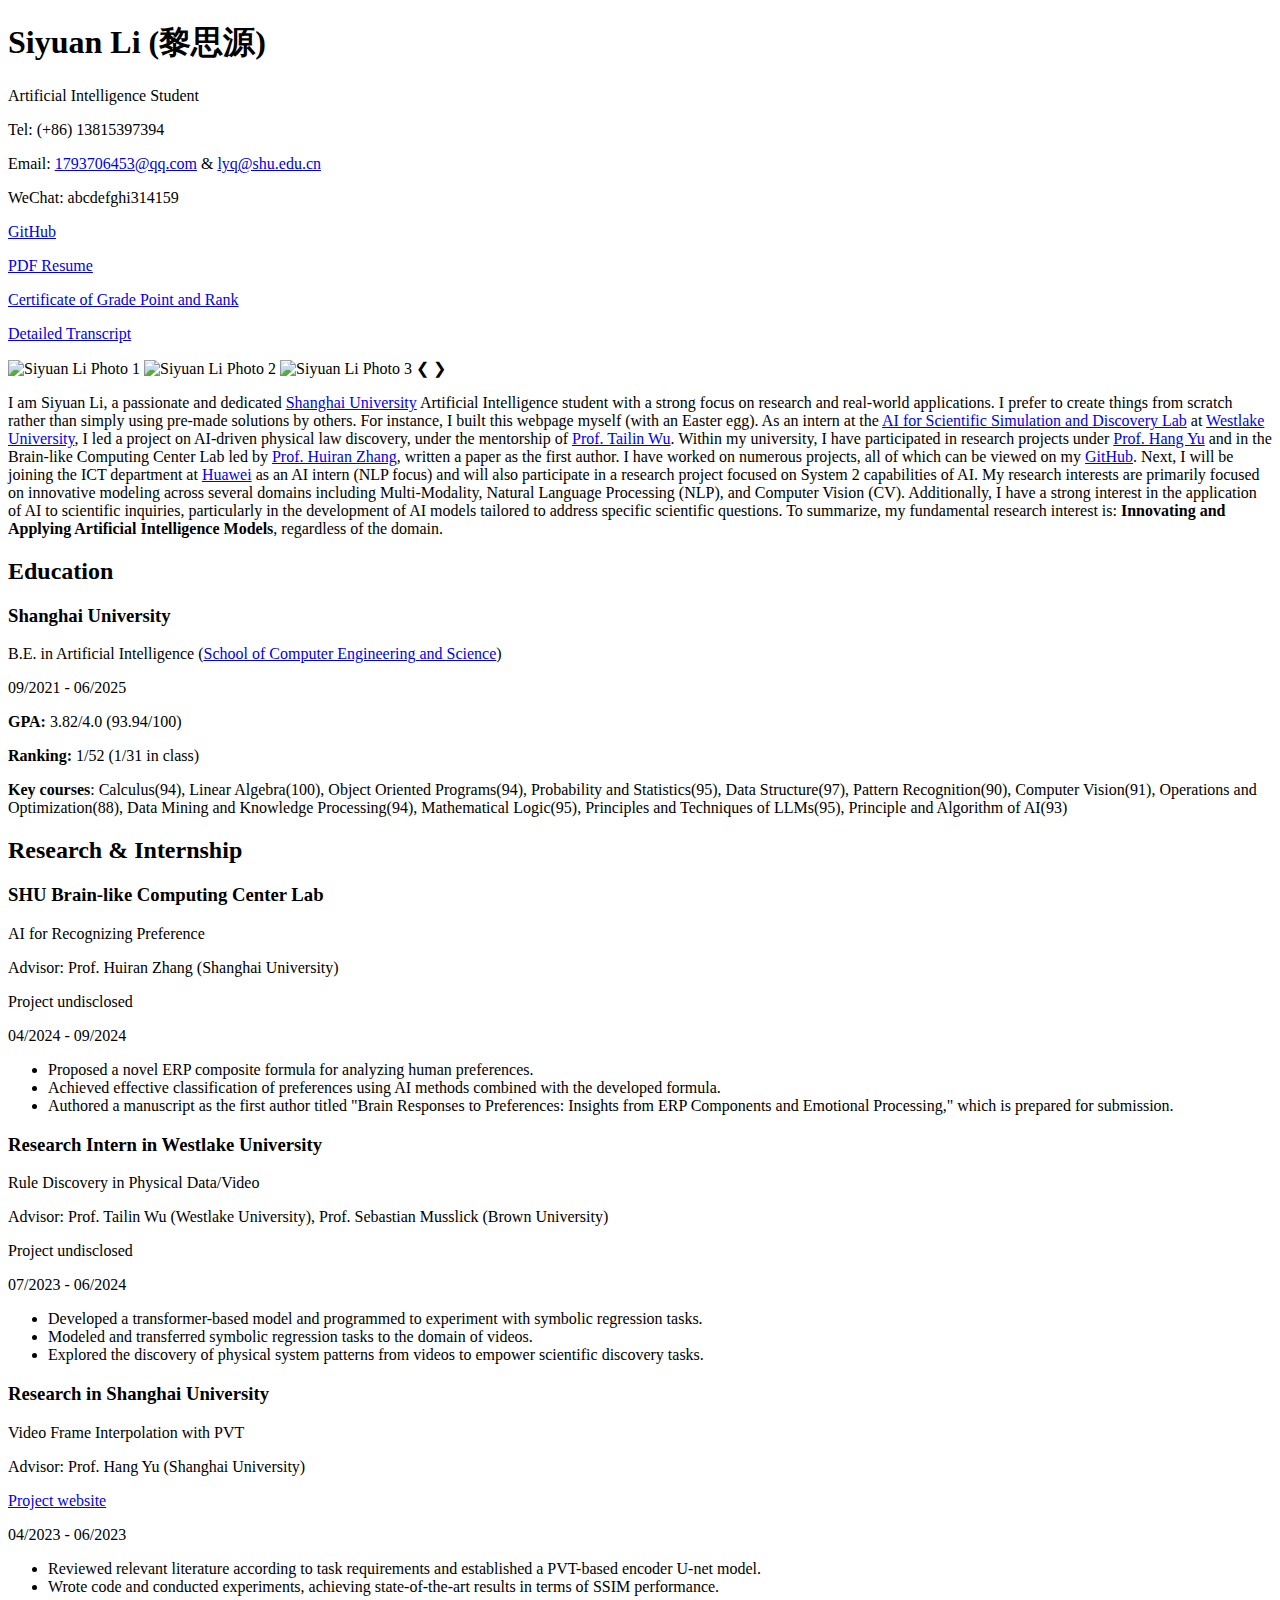
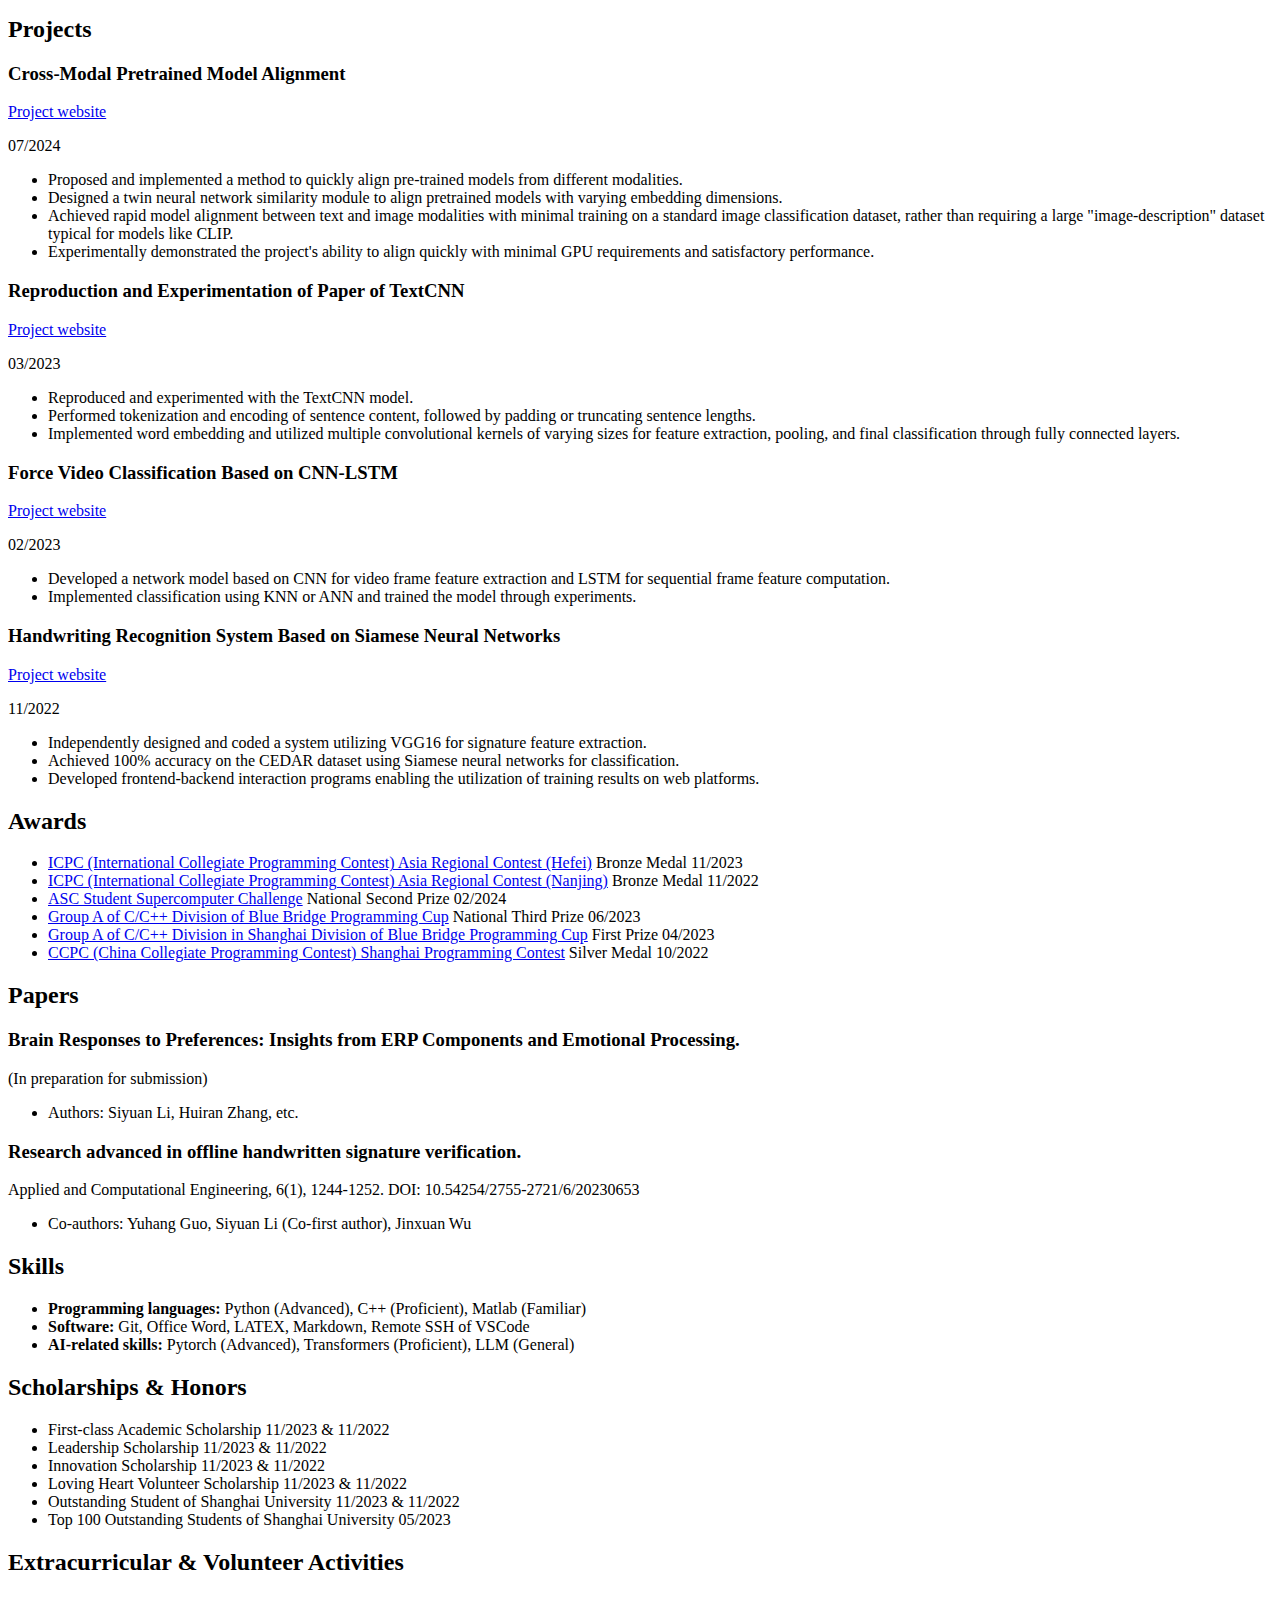
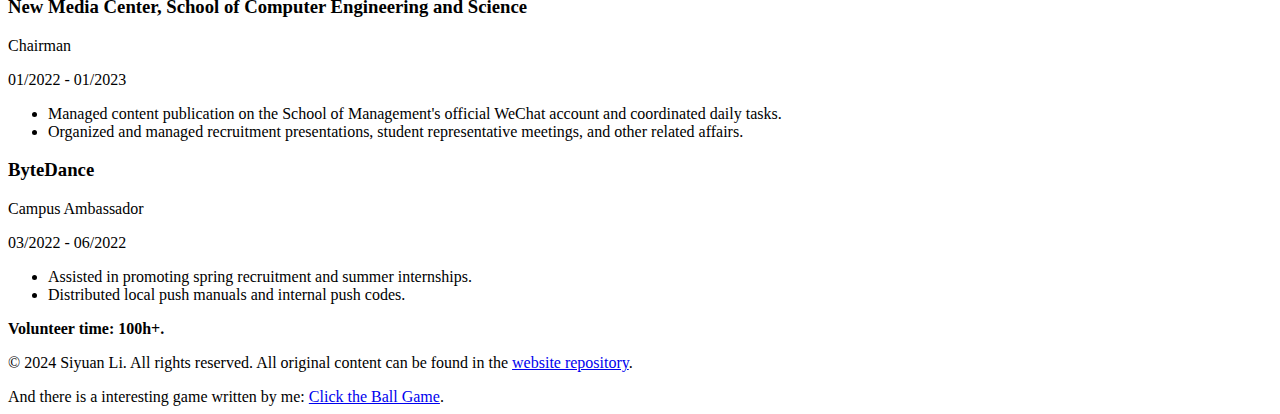
==== index.html @ c922d8e0 "Corrected a link" ====
<!DOCTYPE html>
<html lang="en">
<head>
    <meta charset="UTF-8">
    <meta name="viewport" content="width=device-width, initial-scale=1.0">
    <meta http-equiv="X-UA-Compatible" content="IE=edge">
    <title>Siyuan Li (黎思源)</title>
    <link rel="stylesheet" href="styles.css">
    <link rel="preconnect" href="https://fonts.googleapis.com">
    <link href="https://fonts.googleapis.com/css2?family=Roboto:wght@300;400&display=swap" rel="stylesheet">
</head>
<body>
    <header>
        <div class="container header-container">
            <div class="profile-info">
                <h1>Siyuan Li (黎思源)</h1>
                <p>Artificial Intelligence Student</p>
                <p>Tel: (+86) 13815397394</p>
                <p>Email: <a href="mailto:1793706453@qq.com">1793706453@qq.com</a> & <a href="mailto:lyq@shu.edu.cn">lyq@shu.edu.cn</a></p>
                <p>WeChat: abcdefghi314159</p>
                <p><a href="https://github.com/liaoyanqing666" target="_blank">GitHub</a></p>
                <p><a href="files/resume.pdf" target="_blank">PDF Resume</a></p>
                <p><a href="files/grade and ranking.pdf" target="_blank">Certificate of Grade Point and Rank</a></p>
                <p><a href="files/transcript.pdf" target="_blank">Detailed Transcript</a></p>
            </div>
            <div class="carousel-container">
                <img src="images/photo1.jpg" class="carousel-image active" alt="Siyuan Li Photo 1">
                <img src="images/photo2.jpg" class="carousel-image" alt="Siyuan Li Photo 2">
                <img src="images/photo3.jpg" class="carousel-image" alt="Siyuan Li Photo 3">
                <a class="prev" onclick="changeSlide(-1)">&#10094;</a>
                <a class="next" onclick="changeSlide(1)">&#10095;</a>
            </div>
        </div>
    </header>

    <script>
        let currentSlide = 0;

        function changeSlide(direction) {
            const slides = document.querySelectorAll('.carousel-image');
            slides[currentSlide].classList.remove('active');

            currentSlide += direction;
            if (currentSlide >= slides.length) currentSlide = 0;
            if (currentSlide < 0) currentSlide = slides.length - 1;

            slides[currentSlide].classList.add('active');
        }
    </script>
    
    <section class="intro">
        <div class="container">
            <p>
                I am Siyuan Li, a passionate and dedicated <a href="https://www.shu.edu.cn/" target="_blank">Shanghai University</a> Artificial Intelligence student with a strong focus on research and real-world applications. I prefer to create things from scratch rather than simply using pre-made solutions by others. For instance, I built this webpage myself (with an Easter egg). As an intern at the <a href="https://en.westlake.edu.cn/" target="_blank">AI for Scientific Simulation and Discovery Lab</a> at <a href="https://ai4s.lab.westlake.edu.cn/" target="_blank">Westlake University</a>, I led a project on AI-driven physical law discovery, under the mentorship of <a href="https://tailin.org/" target="_blank">Prof. Tailin Wu</a>. Within my university, I have participated in research projects under <a href="https://yuhang.netlify.app/" target="_blank">Prof. Hang Yu</a> and in the Brain-like Computing Center Lab led by <a href="https://www.dlcloud.info/" target="_blank">Prof. Huiran Zhang</a>, written a paper as the first author. I have worked on numerous projects, all of which can be viewed on my <a href="https://github.com/liaoyanqing666/" target="_blank">GitHub</a>. Next, I will be joining the ICT department at <a href="https://www.huawei.com/en/" target="_blank">Huawei</a> as an AI intern (NLP focus) and will also participate in a research project focused on System 2 capabilities of AI. My research interests are primarily focused on innovative modeling across several domains including Multi-Modality, Natural Language Processing (NLP), and Computer Vision (CV). Additionally, I have a strong interest in the application of AI to scientific inquiries, particularly in the development of AI models tailored to address specific scientific questions. To summarize, my fundamental research interest is: <b>Innovating and Applying Artificial Intelligence Models</b>, regardless of the domain.
            </p>
        </div>
    </section>

    <main>
        <div class="container">
            <section>
                <h2>Education</h2>
                <div class="education-item">
                    <div class="details">
                        <h3>Shanghai University</h3>
                        <p>B.E. in Artificial Intelligence (<a href="https://cs.shu.edu.cn/">School of Computer Engineering and Science</a>)</p>
                        <p class="date">09/2021 - 06/2025</p>
                    </div>
                    <div class="education-info">
                        <p><strong>GPA:</strong> 3.82/4.0 (93.94/100)</p>
                        <p><strong>Ranking:</strong> 1/52 (1/31 in class)</p>
                    </div>
                </div>
                <p><b>Key courses</b>: Calculus(94), Linear Algebra(100), Object Oriented Programs(94), Probability and Statistics(95), Data Structure(97), Pattern Recognition(90), Computer Vision(91), Operations and Optimization(88), Data Mining and Knowledge Processing(94), Mathematical Logic(95), Principles and Techniques of LLMs(95), Principle and Algorithm of AI(93)</p>
            </section>

            <section>
                <h2>Research & Internship</h2>
                <div class="experience-item">
                    <div class="details">
                        <h3>SHU Brain-like Computing Center Lab</h3>
                        <p>AI for Recognizing Preference</p>
                        <p>Advisor: Prof. Huiran Zhang (Shanghai University)</p>
                        <p>Project undisclosed</p>
                        <p class="date">04/2024 - 09/2024</p>
                    </div>
                    <div class="content">
                        <ul>
                            <li>Proposed a novel ERP composite formula for analyzing human preferences.</li>
                            <li>Achieved effective classification of preferences using AI methods combined with the developed formula.</li>
                            <li>Authored a manuscript as the first author titled "Brain Responses to Preferences: Insights from ERP Components and Emotional Processing," which is prepared for submission.</li>
                        </ul>
                    </div>
                </div>
                <div class="experience-item">
                    <div class="details">
                        <h3>Research Intern in Westlake University</h3>
                        <p>Rule Discovery in Physical Data/Video</p>
                        <p>Advisor: Prof. Tailin Wu (Westlake University), Prof. Sebastian Musslick (Brown University)</p>
                        <p>Project undisclosed</p>
                        <p class="date">07/2023 - 06/2024</p>
                    </div>
                    <div class="content">
                        <ul>
                            <li>Developed a transformer-based model and programmed to experiment with symbolic regression tasks.</li>
                            <li>Modeled and transferred symbolic regression tasks to the domain of videos.</li>
                            <li>Explored the discovery of physical system patterns from videos to empower scientific discovery tasks.</li>
                        </ul>
                    </div>
                </div>
                <div class="experience-item">
                    <div class="details">
                        <h3>Research in Shanghai University</h3>
                        <p>Video Frame Interpolation with PVT</p>
                        <p>Advisor: Prof. Hang Yu (Shanghai University)</p>
                        <p><a href="https://github.com/liaoyanqing666/PVT_v2_video_frame_interpolation">Project website</a></p>
                        <p class="date">04/2023 - 06/2023</p>
                    </div>
                    <div class="content">
                        <ul>
                            <li>Reviewed relevant literature according to task requirements and established a PVT-based encoder U-net model.</li>
                            <li>Wrote code and conducted experiments, achieving state-of-the-art results in terms of SSIM performance.</li>
                        </ul>
                    </div>
                </div>
            </section>

            <section>
                <h2>Projects</h2>
                <div class="project-item">
                    <div class="details">
                        <h3>Cross-Modal Pretrained Model Alignment</h3>
                        <p><a href="https://github.com/liaoyanqing666/Pretrained_Model_Alignment">Project website</a></p>
                        <p class="date">07/2024</p>
                    </div>
                    <div class="content">
                        <ul>
                            <li>Proposed and implemented a method to quickly align pre-trained models from different modalities.</li>
                            <li>Designed a twin neural network similarity module to align pretrained models with varying embedding dimensions.</li>
                            <li>Achieved rapid model alignment between text and image modalities with minimal training on a standard image classification dataset, rather than requiring a large "image-description" dataset typical for models like CLIP.</li>
                            <li>Experimentally demonstrated the project's ability to align quickly with minimal GPU requirements and satisfactory performance.</li>
                        </ul>
                    </div>
                </div>
                <div class="project-item">
                    <div class="details">
                        <h3>Reproduction and Experimentation of Paper of TextCNN</h3>
                        <p><a href="https://github.com/liaoyanqing666/TextCNN-Chinese-text-data-mining-">Project website</a></p>
                        <p class="date">03/2023</p>
                    </div>
                    <div class="content">
                        <ul>
                            <li>Reproduced and experimented with the TextCNN model.</li>
                            <li>Performed tokenization and encoding of sentence content, followed by padding or truncating sentence lengths.</li>
                            <li>Implemented word embedding and utilized multiple convolutional kernels of varying sizes for feature extraction, pooling, and final classification through fully connected layers.</li>
                        </ul>
                    </div>
                </div>
                <div class="project-item">
                    <div class="details">
                        <h3>Force Video Classification Based on CNN-LSTM</h3>
                        <p><a href="https://github.com/liaoyanqing666/CNN_LSTM_video_classification">Project website</a></p>
                        <p class="date">02/2023</p>
                    </div>
                    <div class="content">
                        <ul>
                            <li>Developed a network model based on CNN for video frame feature extraction and LSTM for sequential frame feature computation.</li>
                            <li>Implemented classification using KNN or ANN and trained the model through experiments.</li>
                        </ul>
                    </div>
                </div>
                <div class="project-item">
                    <div class="details">
                        <h3>Handwriting Recognition System Based on Siamese Neural Networks</h3>
                        <p><a href="https://github.com/liaoyanqing666/siamese_neural_network_OfHSV">Project website</a></p>
                        <p class="date">11/2022</p>
                    </div>
                    <div class="content">
                        <ul>
                            <li>Independently designed and coded a system utilizing VGG16 for signature feature extraction.</li>
                            <li>Achieved 100% accuracy on the CEDAR dataset using Siamese neural networks for classification.</li>
                            <li>Developed frontend-backend interaction programs enabling the utilization of training results on web platforms.</li>
                        </ul>
                    </div>
                </div>                
            </section>

            <section>
                <h2>Awards</h2>
                <ul class="awards-list">
                    <li><a href="https://icpc.global/" target="_blank">ICPC (International Collegiate Programming Contest) Asia Regional Contest (Hefei)</a> Bronze Medal <span class="date">11/2023</span></li>
                    <li><a href="https://icpc.global/" target="_blank">ICPC (International Collegiate Programming Contest) Asia Regional Contest (Nanjing)</a> Bronze Medal <span class="date">11/2022</span></li>
                    <li><a href="http://www.asc-events.org/" target="_blank">ASC Student Supercomputer Challenge</a> National Second Prize <span class="date">02/2024</span></li>
                    <li><a href="https://dasai.lanqiao.cn/" target="_blank">Group A of C/C++ Division of Blue Bridge Programming Cup</a> National Third Prize <span class="date">06/2023</span></li>
                    <li><a href="https://dasai.lanqiao.cn/" target="_blank">Group A of C/C++ Division in Shanghai Division of Blue Bridge Programming Cup</a> First Prize <span class="date">04/2023</span></li>
                    <li><a href="https://ccpc.io/" target="_blank">CCPC (China Collegiate Programming Contest) Shanghai Programming Contest</a> Silver Medal <span class="date">10/2022</span></li>
                </ul>
            </section>

            <section>
                <h2>Papers</h2>
                <div class="papers-item">
                    <div class="details">
                        <h3>Brain Responses to Preferences: Insights from ERP Components and Emotional Processing.</h3>
                        <p>(In preparation for submission)</p>
                    </div>
                    <div class="content">
                        <ul>
                            <li>Authors: Siyuan Li, Huiran Zhang, etc.</li>
                        </ul>
                    </div>
                </div>
                <div class="papers-item">
                    <div class="details">
                        <h3>Research advanced in offline handwritten signature verification.</h3>
                        <p>Applied and Computational Engineering, 6(1), 1244-1252. DOI: 10.54254/2755-2721/6/20230653</p>
                    </div>
                    <div class="content">
                        <ul>
                            <li>Co-authors: Yuhang Guo, Siyuan Li (Co-first author), Jinxuan Wu</li>
                        </ul>
                    </div>
                </div>
            </section>

            <section>
                <h2>Skills</h2>
                <ul class="skills-list">
                    <li><strong>Programming languages:</strong> Python (Advanced), C++ (Proficient), Matlab (Familiar)</li>
                    <li><strong>Software:</strong> Git, Office Word, LATEX, Markdown, Remote SSH of VSCode</li>
                    <li><strong>AI-related skills:</strong> Pytorch (Advanced), Transformers (Proficient), LLM (General)</li>
                </ul>
            </section>

            <section>
                <h2>Scholarships & Honors</h2>
                <ul class="awards-list">
                    <li>First-class Academic Scholarship <span class="date">11/2023 & 11/2022</span></li>
                    <li>Leadership Scholarship <span class="date">11/2023 & 11/2022</span></li>
                    <li>Innovation Scholarship <span class="date">11/2023 & 11/2022</span></li>
                    <li>Loving Heart Volunteer Scholarship <span class="date">11/2023 & 11/2022</span></li>
                    <li>Outstanding Student of Shanghai University <span class="date">11/2023 & 11/2022</span></li>
                    <li>Top 100 Outstanding Students of Shanghai University <span class="date">05/2023</span></li>
                </ul>
            </section>            

            <section>
                <h2>Extracurricular & Volunteer Activities</h2>
                <div class="activity-item">
                    <div class="details">
                        <h3>New Media Center, School of Computer Engineering and Science</h3>
                        <p>Chairman</p>
                        <p class="date">01/2022 - 01/2023</p>
                    </div>
                    <div class="content">
                        <ul>
                            <li>Managed content publication on the School of Management's official WeChat account and coordinated daily tasks.</li>
                            <li>Organized and managed recruitment presentations, student representative meetings, and other related affairs.</li>
                        </ul>
                    </div>
                </div>
                <div class="activity-item">
                    <div class="details">
                        <h3>ByteDance</h3>
                        <p>Campus Ambassador</p>
                        <p class="date">03/2022 - 06/2022</p>
                    </div>
                    <div class="content">
                        <ul>
                            <li>Assisted in promoting spring recruitment and summer internships.</li>
                            <li>Distributed local push manuals and internal push codes.</li>
                        </ul>
                    </div>
                </div>
                <div class="activity-item">
                    <b>Volunteer time: 100h+.</b>
                </div>
            </section>
        </div>
    </main>

    <footer>
        <div class="container">
            <p>&copy; 2024 Siyuan Li. All rights reserved. All original content can be found in the <a href="https://github.com/liaoyanqing666/liaoyanqing666.github.io" target="_blank">website repository</a>.</p>
            And there is a interesting game written by me: <a href="game.html">Click the Ball Game</a>.
        </div>
    </footer>
</body>
</html>
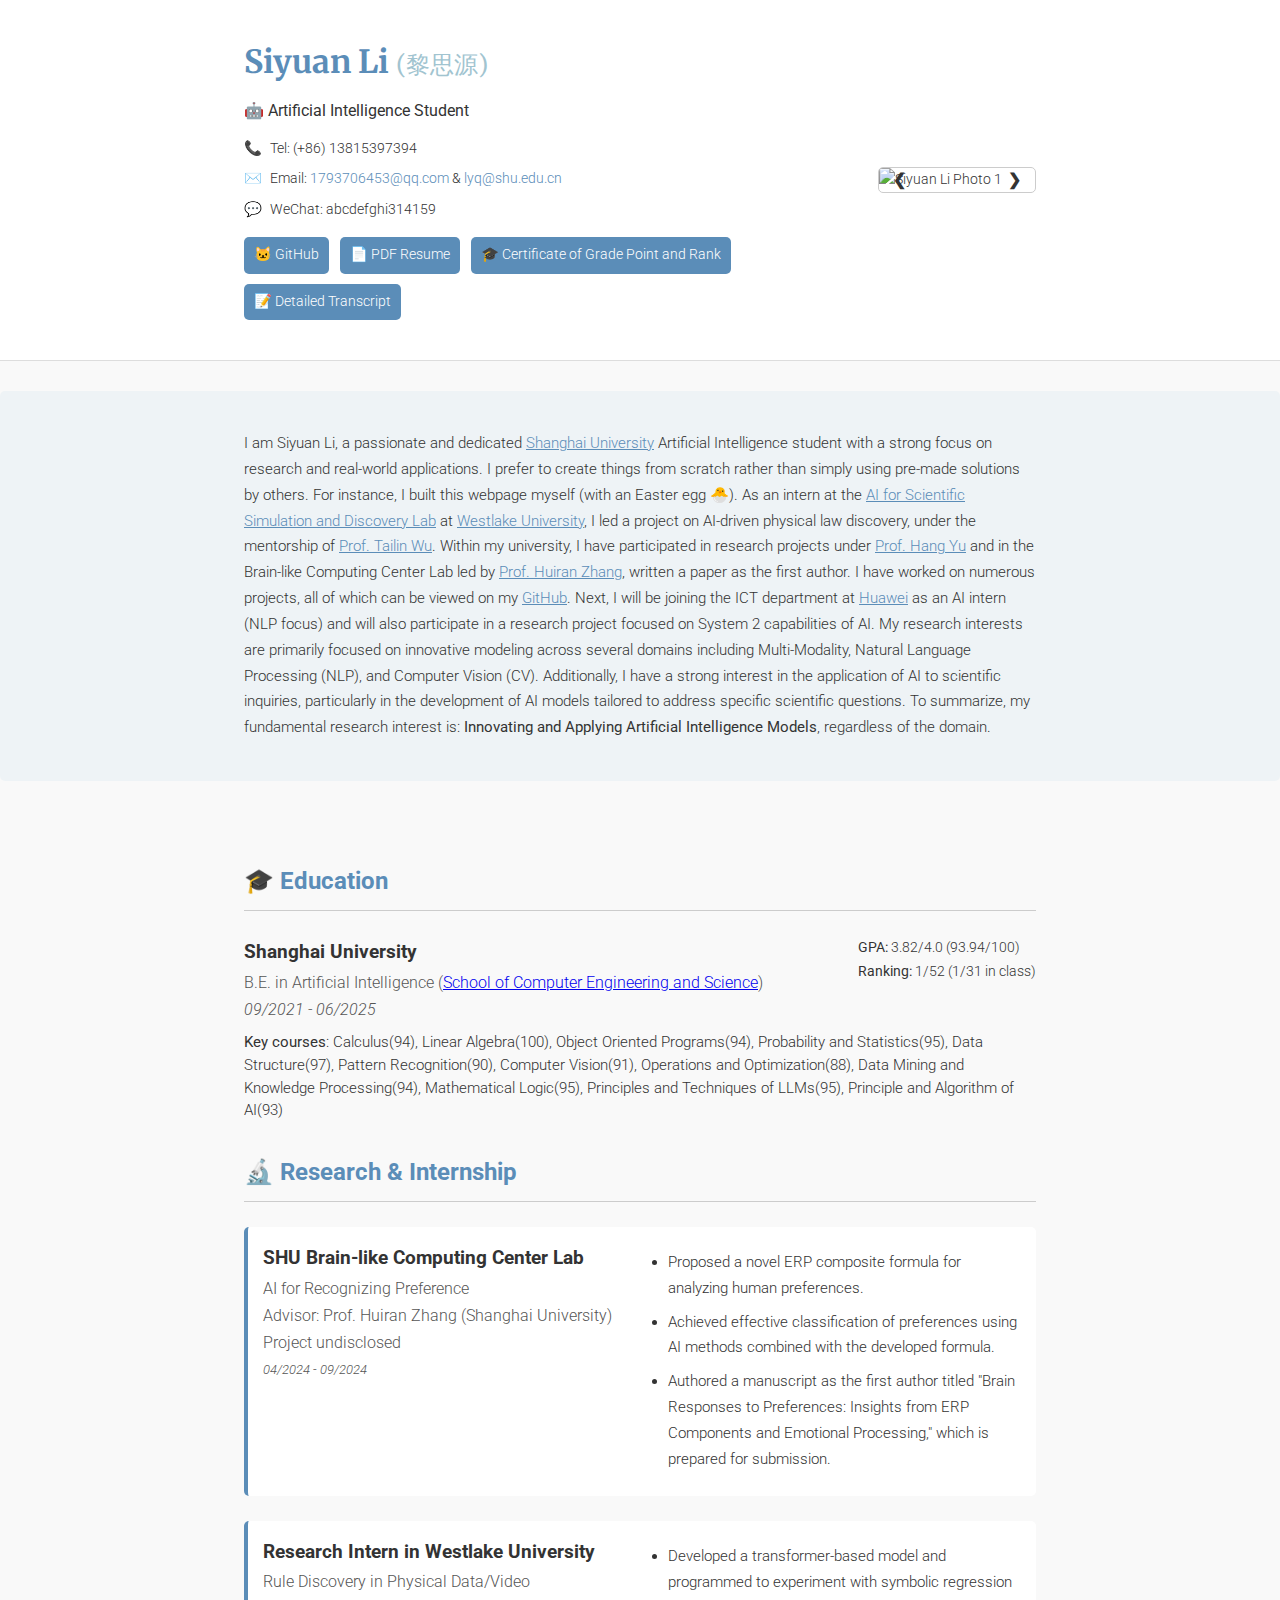
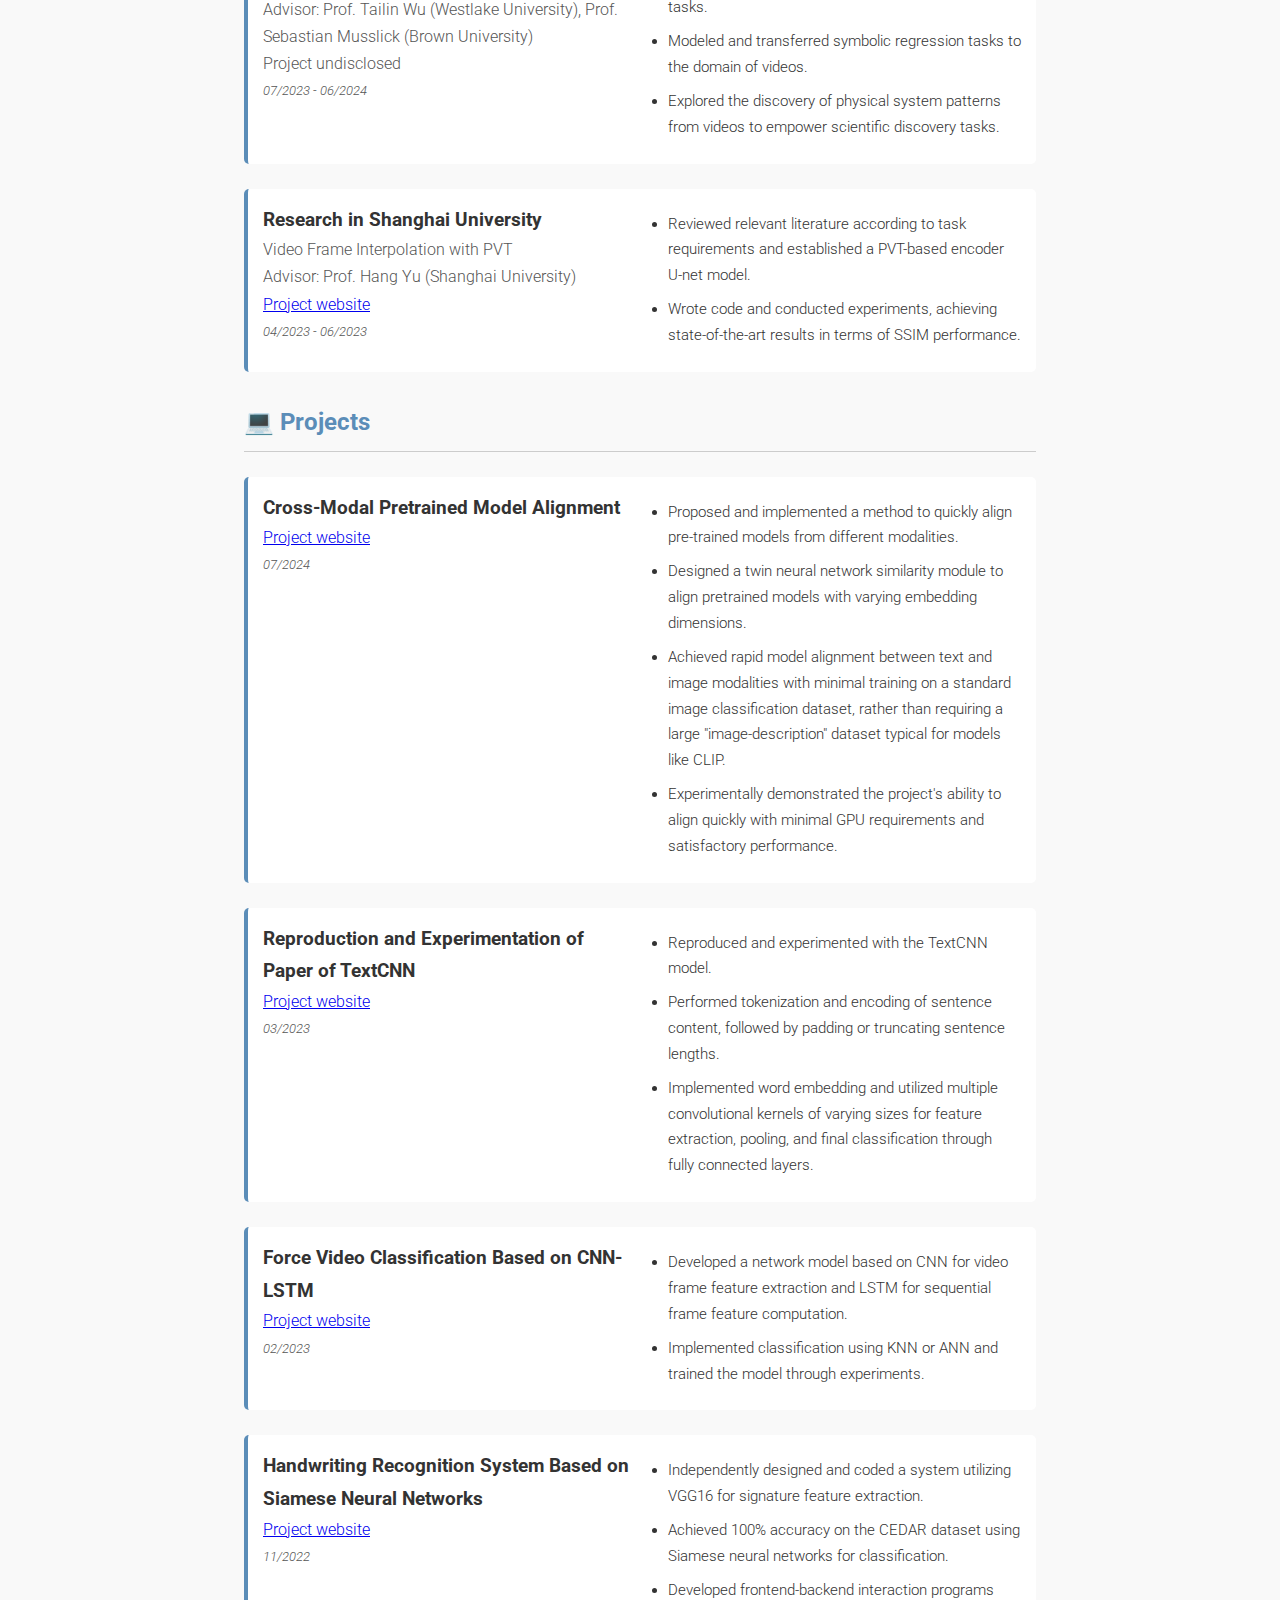
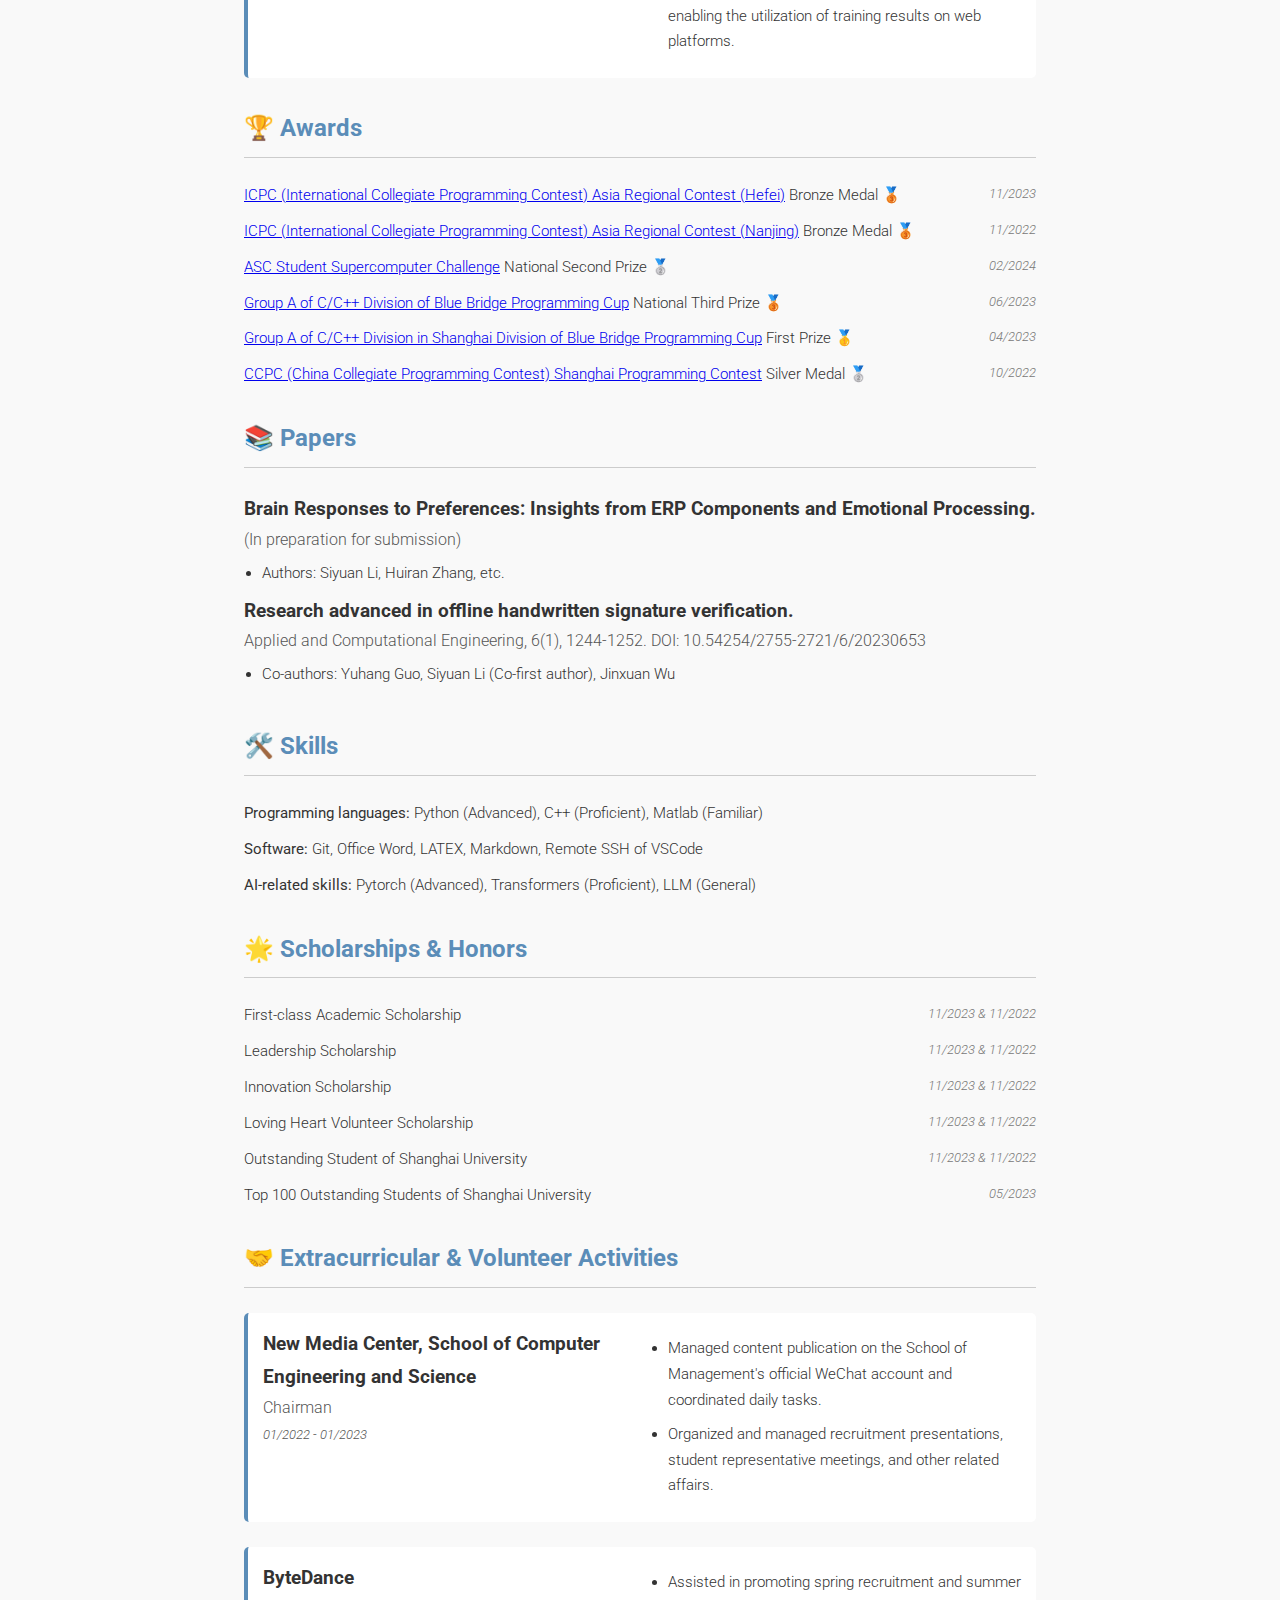
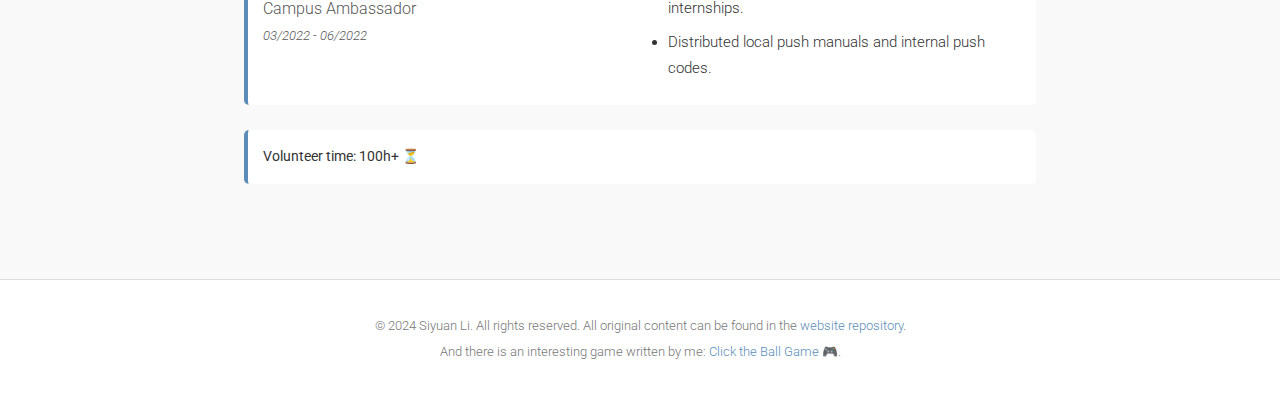
==== commit 4dd3c2d7: "Changed style of the whole web" ====
--- a/index.html
+++ b/index.html
@@ -3,25 +3,26 @@
 <head>
     <meta charset="UTF-8">
     <meta name="viewport" content="width=device-width, initial-scale=1.0">
-    <meta http-equiv="X-UA-Compatible" content="IE=edge">
     <title>Siyuan Li (黎思源)</title>
     <link rel="stylesheet" href="styles.css">
     <link rel="preconnect" href="https://fonts.googleapis.com">
-    <link href="https://fonts.googleapis.com/css2?family=Roboto:wght@300;400&display=swap" rel="stylesheet">
+    <link href="https://fonts.googleapis.com/css2?family=Roboto:wght@300;400&family=Merriweather:wght@700&display=swap" rel="stylesheet">
 </head>
 <body>
     <header>
         <div class="container header-container">
             <div class="profile-info">
-                <h1>Siyuan Li (黎思源)</h1>
-                <p>Artificial Intelligence Student</p>
-                <p>Tel: (+86) 13815397394</p>
-                <p>Email: <a href="mailto:1793706453@qq.com">1793706453@qq.com</a> & <a href="mailto:lyq@shu.edu.cn">lyq@shu.edu.cn</a></p>
-                <p>WeChat: abcdefghi314159</p>
-                <p><a href="https://github.com/liaoyanqing666" target="_blank">GitHub</a></p>
-                <p><a href="files/resume.pdf" target="_blank">PDF Resume</a></p>
-                <p><a href="files/grade and ranking.pdf" target="_blank">Certificate of Grade Point and Rank</a></p>
-                <p><a href="files/transcript.pdf" target="_blank">Detailed Transcript</a></p>
+                <h1>Siyuan Li <span class="chinese-name">(黎思源)</span></h1>
+                <p class="subtitle"><b>🤖 Artificial Intelligence Student</b></p>
+                <p><span class="icon">📞</span> Tel: (+86) 13815397394</p>
+                <p><span class="icon">✉️</span> Email: <a href="mailto:1793706453@qq.com">1793706453@qq.com</a> &amp; <a href="mailto:lyq@shu.edu.cn">lyq@shu.edu.cn</a></p>
+                <p><span class="icon">💬</span> WeChat: abcdefghi314159</p>
+                <div class="links">
+                    <a href="https://github.com/liaoyanqing666" target="_blank" class="button">🐱 GitHub</a>
+                    <a href="files/resume.pdf" target="_blank" class="button">📄 PDF Resume</a>
+                    <a href="files/grade and ranking.pdf" target="_blank" class="button">🎓 Certificate of Grade Point and Rank</a>
+                    <a href="files/transcript.pdf" target="_blank" class="button">📝 Detailed Transcript</a>
+                </div>
             </div>
             <div class="carousel-container">
                 <img src="images/photo1.jpg" class="carousel-image active" alt="Siyuan Li Photo 1">
@@ -51,7 +52,7 @@
     <section class="intro">
         <div class="container">
             <p>
-                I am Siyuan Li, a passionate and dedicated <a href="https://www.shu.edu.cn/" target="_blank">Shanghai University</a> Artificial Intelligence student with a strong focus on research and real-world applications. I prefer to create things from scratch rather than simply using pre-made solutions by others. For instance, I built this webpage myself (with an Easter egg). As an intern at the <a href="https://en.westlake.edu.cn/" target="_blank">AI for Scientific Simulation and Discovery Lab</a> at <a href="https://ai4s.lab.westlake.edu.cn/" target="_blank">Westlake University</a>, I led a project on AI-driven physical law discovery, under the mentorship of <a href="https://tailin.org/" target="_blank">Prof. Tailin Wu</a>. Within my university, I have participated in research projects under <a href="https://yuhang.netlify.app/" target="_blank">Prof. Hang Yu</a> and in the Brain-like Computing Center Lab led by <a href="https://www.dlcloud.info/" target="_blank">Prof. Huiran Zhang</a>, written a paper as the first author. I have worked on numerous projects, all of which can be viewed on my <a href="https://github.com/liaoyanqing666/" target="_blank">GitHub</a>. Next, I will be joining the ICT department at <a href="https://www.huawei.com/en/" target="_blank">Huawei</a> as an AI intern (NLP focus) and will also participate in a research project focused on System 2 capabilities of AI. My research interests are primarily focused on innovative modeling across several domains including Multi-Modality, Natural Language Processing (NLP), and Computer Vision (CV). Additionally, I have a strong interest in the application of AI to scientific inquiries, particularly in the development of AI models tailored to address specific scientific questions. To summarize, my fundamental research interest is: <b>Innovating and Applying Artificial Intelligence Models</b>, regardless of the domain.
+                I am Siyuan Li, a passionate and dedicated <a href="https://www.shu.edu.cn/" target="_blank">Shanghai University</a> Artificial Intelligence student with a strong focus on research and real-world applications. I prefer to create things from scratch rather than simply using pre-made solutions by others. For instance, I built this webpage myself (with an Easter egg 🐣). As an intern at the <a href="https://en.westlake.edu.cn/" target="_blank">AI for Scientific Simulation and Discovery Lab</a> at <a href="https://ai4s.lab.westlake.edu.cn/" target="_blank">Westlake University</a>, I led a project on AI-driven physical law discovery, under the mentorship of <a href="https://tailin.org/" target="_blank">Prof. Tailin Wu</a>. Within my university, I have participated in research projects under <a href="https://yuhang.netlify.app/" target="_blank">Prof. Hang Yu</a> and in the Brain-like Computing Center Lab led by <a href="https://www.dlcloud.info/" target="_blank">Prof. Huiran Zhang</a>, written a paper as the first author. I have worked on numerous projects, all of which can be viewed on my <a href="https://github.com/liaoyanqing666/" target="_blank">GitHub</a>. Next, I will be joining the ICT department at <a href="https://www.huawei.com/en/" target="_blank">Huawei</a> as an AI intern (NLP focus) and will also participate in a research project focused on System 2 capabilities of AI. My research interests are primarily focused on innovative modeling across several domains including Multi-Modality, Natural Language Processing (NLP), and Computer Vision (CV). Additionally, I have a strong interest in the application of AI to scientific inquiries, particularly in the development of AI models tailored to address specific scientific questions. To summarize, my fundamental research interest is: <b>Innovating and Applying Artificial Intelligence Models</b>, regardless of the domain.
             </p>
         </div>
     </section>
@@ -59,23 +60,27 @@
     <main>
         <div class="container">
             <section>
-                <h2>Education</h2>
+                <h2>🎓 Education</h2>
                 <div class="education-item">
-                    <div class="details">
-                        <h3>Shanghai University</h3>
-                        <p>B.E. in Artificial Intelligence (<a href="https://cs.shu.edu.cn/">School of Computer Engineering and Science</a>)</p>
-                        <p class="date">09/2021 - 06/2025</p>
-                    </div>
-                    <div class="education-info">
-                        <p><strong>GPA:</strong> 3.82/4.0 (93.94/100)</p>
-                        <p><strong>Ranking:</strong> 1/52 (1/31 in class)</p>
-                    </div>
-                </div>
-                <p><b>Key courses</b>: Calculus(94), Linear Algebra(100), Object Oriented Programs(94), Probability and Statistics(95), Data Structure(97), Pattern Recognition(90), Computer Vision(91), Operations and Optimization(88), Data Mining and Knowledge Processing(94), Mathematical Logic(95), Principles and Techniques of LLMs(95), Principle and Algorithm of AI(93)</p>
-            </section>
-
-            <section>
-                <h2>Research & Internship</h2>
+                    <div class="education-header">
+                        <div class="details">
+                            <h3>Shanghai University</h3>
+                            <p>B.E. in Artificial Intelligence (<a href="https://cs.shu.edu.cn/">School of Computer Engineering and Science</a>)</p>
+                            <p class="date">09/2021 - 06/2025</p>
+                        </div>
+                        <div class="education-info">
+                            <p><strong>GPA:</strong> 3.82/4.0 (93.94/100)</p>
+                            <p><strong>Ranking:</strong> 1/52 (1/31 in class)</p>
+                        </div>
+                    </div>
+                    <div class="courses">
+                        <p><b>Key courses</b>: Calculus(94), Linear Algebra(100), Object Oriented Programs(94), Probability and Statistics(95), Data Structure(97), Pattern Recognition(90), Computer Vision(91), Operations and Optimization(88), Data Mining and Knowledge Processing(94), Mathematical Logic(95), Principles and Techniques of LLMs(95), Principle and Algorithm of AI(93)</p>
+                    </div>
+                </div>
+            </section>
+
+            <section>
+                <h2>🔬 Research & Internship</h2>
                 <div class="experience-item">
                     <div class="details">
                         <h3>SHU Brain-like Computing Center Lab</h3>
@@ -126,7 +131,7 @@
             </section>
 
             <section>
-                <h2>Projects</h2>
+                <h2>💻 Projects</h2>
                 <div class="project-item">
                     <div class="details">
                         <h3>Cross-Modal Pretrained Model Alignment</h3>
@@ -182,23 +187,23 @@
                             <li>Developed frontend-backend interaction programs enabling the utilization of training results on web platforms.</li>
                         </ul>
                     </div>
-                </div>                
-            </section>
-
-            <section>
-                <h2>Awards</h2>
+                </div>
+            </section>
+
+            <section>
+                <h2>🏆 Awards</h2>
                 <ul class="awards-list">
-                    <li><a href="https://icpc.global/" target="_blank">ICPC (International Collegiate Programming Contest) Asia Regional Contest (Hefei)</a> Bronze Medal <span class="date">11/2023</span></li>
-                    <li><a href="https://icpc.global/" target="_blank">ICPC (International Collegiate Programming Contest) Asia Regional Contest (Nanjing)</a> Bronze Medal <span class="date">11/2022</span></li>
-                    <li><a href="http://www.asc-events.org/" target="_blank">ASC Student Supercomputer Challenge</a> National Second Prize <span class="date">02/2024</span></li>
-                    <li><a href="https://dasai.lanqiao.cn/" target="_blank">Group A of C/C++ Division of Blue Bridge Programming Cup</a> National Third Prize <span class="date">06/2023</span></li>
-                    <li><a href="https://dasai.lanqiao.cn/" target="_blank">Group A of C/C++ Division in Shanghai Division of Blue Bridge Programming Cup</a> First Prize <span class="date">04/2023</span></li>
-                    <li><a href="https://ccpc.io/" target="_blank">CCPC (China Collegiate Programming Contest) Shanghai Programming Contest</a> Silver Medal <span class="date">10/2022</span></li>
+                    <li><a href="https://icpc.global/" target="_blank">ICPC (International Collegiate Programming Contest) Asia Regional Contest (Hefei)</a> Bronze Medal 🥉 <span class="date">11/2023</span></li>
+                    <li><a href="https://icpc.global/" target="_blank">ICPC (International Collegiate Programming Contest) Asia Regional Contest (Nanjing)</a> Bronze Medal 🥉 <span class="date">11/2022</span></li>
+                    <li><a href="http://www.asc-events.org/" target="_blank">ASC Student Supercomputer Challenge</a> National Second Prize 🥈 <span class="date">02/2024</span></li>
+                    <li><a href="https://dasai.lanqiao.cn/" target="_blank">Group A of C/C++ Division of Blue Bridge Programming Cup</a> National Third Prize 🥉 <span class="date">06/2023</span></li>
+                    <li><a href="https://dasai.lanqiao.cn/" target="_blank">Group A of C/C++ Division in Shanghai Division of Blue Bridge Programming Cup</a> First Prize 🥇 <span class="date">04/2023</span></li>
+                    <li><a href="https://ccpc.io/" target="_blank">CCPC (China Collegiate Programming Contest) Shanghai Programming Contest</a> Silver Medal 🥈 <span class="date">10/2022</span></li>
                 </ul>
             </section>
 
             <section>
-                <h2>Papers</h2>
+                <h2>📚 Papers</h2>
                 <div class="papers-item">
                     <div class="details">
                         <h3>Brain Responses to Preferences: Insights from ERP Components and Emotional Processing.</h3>
@@ -224,7 +229,7 @@
             </section>
 
             <section>
-                <h2>Skills</h2>
+                <h2>🛠️ Skills</h2>
                 <ul class="skills-list">
                     <li><strong>Programming languages:</strong> Python (Advanced), C++ (Proficient), Matlab (Familiar)</li>
                     <li><strong>Software:</strong> Git, Office Word, LATEX, Markdown, Remote SSH of VSCode</li>
@@ -233,7 +238,7 @@
             </section>
 
             <section>
-                <h2>Scholarships & Honors</h2>
+                <h2>🌟 Scholarships & Honors</h2>
                 <ul class="awards-list">
                     <li>First-class Academic Scholarship <span class="date">11/2023 & 11/2022</span></li>
                     <li>Leadership Scholarship <span class="date">11/2023 & 11/2022</span></li>
@@ -245,7 +250,7 @@
             </section>            
 
             <section>
-                <h2>Extracurricular & Volunteer Activities</h2>
+                <h2>🤝 Extracurricular & Volunteer Activities</h2>
                 <div class="activity-item">
                     <div class="details">
                         <h3>New Media Center, School of Computer Engineering and Science</h3>
@@ -273,7 +278,7 @@
                     </div>
                 </div>
                 <div class="activity-item">
-                    <b>Volunteer time: 100h+.</b>
+                    <b>Volunteer time: 100h+ ⏳</b>
                 </div>
             </section>
         </div>
@@ -282,7 +287,7 @@
     <footer>
         <div class="container">
             <p>&copy; 2024 Siyuan Li. All rights reserved. All original content can be found in the <a href="https://github.com/liaoyanqing666/liaoyanqing666.github.io" target="_blank">website repository</a>.</p>
-            And there is a interesting game written by me: <a href="game.html">Click the Ball Game</a>.
+            <p>And there is an interesting game written by me: <a href="game.html">Click the Ball Game 🎮</a>.</p>
         </div>
     </footer>
 </body>
--- a/styles.css
+++ b/styles.css
@@ -0,0 +1,391 @@
+* {
+    margin: 0;
+    padding: 0;
+    box-sizing: border-box;
+}
+
+:root {
+    --primary-color: #5b8db8;
+    --secondary-color: #a1c4d0;
+    --text-color: #333;
+    --background-color: #f9f9f9;
+    --header-background: #fff;
+    --footer-background: #fff;
+    --link-color: #5b8db8;
+    --link-hover-color: #3c6e91;
+}
+
+body {
+    font-family: 'Roboto', sans-serif;
+    font-weight: 300;
+    line-height: 1.7;
+    background-color: var(--background-color);
+    color: var(--text-color);
+    font-size: 14px;
+}
+
+header {
+    background-color: var(--header-background);
+    padding: 15px 0;
+    border-bottom: 1px solid #ddd;
+    margin-bottom: 30px;
+}
+
+.container {
+    width: 65%;
+    max-width: 1100px;
+    margin: 0 auto;
+    padding: 20px;
+}
+
+.header-container {
+    display: flex;
+    justify-content: space-between;
+    align-items: center;
+}
+
+.profile-info {
+    flex: 1;
+}
+
+.profile-info h1 {
+    font-size: 2rem;
+    font-weight: 700;
+    margin-bottom: 8px;
+    font-family: 'Merriweather', serif;
+    color: var(--primary-color);
+}
+
+.profile-info .chinese-name {
+    font-weight: 400;
+    font-size: 1.5rem;
+    color: var(--secondary-color);
+}
+
+.profile-info .subtitle {
+    font-size: 1rem;
+    margin-bottom: 12px;
+    color: var(--text-color);
+}
+
+.profile-info p {
+    font-size: 0.9rem;
+    margin-bottom: 6px;
+}
+
+.profile-info .icon {
+    margin-right: 5px;
+}
+
+.profile-info a:not(.button) {
+    color: var(--link-color);
+    text-decoration: none;
+    transition: color 0.3s;
+}
+
+.profile-info a:not(.button):hover {
+    color: var(--link-hover-color);
+}
+
+.links {
+    margin-top: 10px;
+}
+
+.links a {
+    margin-right: 8px;
+    margin-bottom: 5px;
+}
+
+.button {
+    display: inline-block;
+    padding: 6px 10px;
+    background-color: var(--primary-color);
+    color: #fff;
+    border-radius: 5px;
+    text-decoration: none;
+    margin-top: 5px;
+    font-size: 0.9rem;
+    transition: background-color 0.3s, color 0.3s;
+}
+
+.button:hover {
+    background-color: var(--link-hover-color);
+    color: #fff;
+}
+
+.carousel-container {
+    width: 20%;
+    position: relative;
+    margin: 0 auto;
+    overflow: hidden;
+    border: 1px solid #ccc;
+    border-radius: 5px;
+}
+
+.carousel-image {
+    display: none;
+    width: 100%;
+    height: auto;
+    object-fit: cover;
+}
+
+.carousel-image.active {
+    display: block;
+}
+
+.prev,
+.next {
+    cursor: pointer;
+    position: absolute;
+    top: 50%;
+    transform: translateY(-50%);
+    width: auto;
+    padding: 6px;
+    font-size: 16px;
+    font-weight: bold;
+    color: var(--text-color);
+    border: none;
+    user-select: none;
+    border-radius: 50%;
+    transition: background 0.3s;
+}
+
+.next {
+    right: 8px;
+}
+
+.prev {
+    left: 8px;
+}
+
+.prev:hover,
+.next:hover {
+    background-color: var(--link-hover-color);
+    color: #fff;
+}
+
+.intro {
+    background-color: #eef3f6;
+    color: var(--text-color);
+    padding: 20px 0;
+    margin-bottom: 30px;
+    border-radius: 5px;
+}
+
+.intro p {
+    font-size: 0.95rem;
+}
+
+.intro a {
+    color: var(--link-color);
+}
+
+.intro a:hover {
+    color: var(--link-hover-color);
+}
+
+main h2 {
+    font-size: 1.5rem;
+    margin-bottom: 25px;
+    border-bottom: 1px solid #ccc;
+    padding-bottom: 8px;
+    margin-top: 60px;
+    color: var(--primary-color);
+}
+
+main h2:first-of-type {
+    margin-top: 30px;
+}
+
+.details h3 {
+    font-size: 1.2rem;
+    font-weight: 700;
+    color: var(--text-color);
+}
+
+.details p {
+    font-size: 1rem;
+    color: #555;
+}
+
+.date {
+    font-size: 0.8rem;
+    font-style: italic;
+    color: #777;
+    display: block;
+}
+
+.education-item .education-header {
+    display: flex;
+    justify-content: space-between;
+    align-items: flex-start;
+    gap: 15px;
+}
+
+.courses {
+    margin-top: 8px;
+}
+
+.courses p {
+    font-size: 0.95rem;
+    line-height: 1.5;
+}
+
+.experience-item,
+.project-item,
+.activity-item {
+    display: flex;
+    justify-content: space-between;
+    align-items: flex-start;
+    margin-bottom: 25px;
+    gap: 15px;
+    background-color: #fff;
+    padding: 15px;
+    border-left: 4px solid var(--primary-color);
+    border-radius: 5px;
+}
+
+.experience-item .date,
+.project-item .date,
+.activity-item .date {
+    font-size: 0.8rem;
+    margin-top: 3px;
+}
+
+.details {
+    flex: 1;
+}
+
+.content {
+    flex: 1;
+    display: flex;
+    flex-direction: column;
+    justify-content: flex-start;
+}
+
+.awards-list,
+.skills-list {
+    list-style-type: none;
+    margin: 0;
+    padding: 0;
+}
+
+.awards-list li,
+.skills-list li {
+    position: relative;
+    padding-right: 120px;
+    margin-bottom: 10px;
+    font-size: 0.95rem;
+}
+
+.awards-list .date {
+    position: absolute;
+    right: 0;
+    top: 0;
+    font-size: 0.8rem;
+    color: #777;
+}
+
+ul {
+    list-style-type: disc;
+    margin-top: 8px;
+    padding-left: 18px;
+}
+
+ul li {
+    margin-bottom: 8px;
+    font-size: 0.95rem;
+    color: var(--text-color);
+}
+
+footer {
+    background-color: var(--footer-background);
+    text-align: center;
+    padding: 15px 0;
+    border-top: 1px solid #ddd;
+    margin-top: 50px;
+    font-size: 0.8rem;
+    color: #777;
+}
+
+footer a {
+    color: var(--link-color);
+    text-decoration: none;
+}
+
+footer a:hover {
+    color: var(--link-hover-color);
+}
+
+footer p {
+    margin-bottom: 5px;
+}
+
+@media (max-width: 1080px) {
+    .container {
+        width: 90%;
+        padding: 10px;
+    }
+
+    header {
+        padding: 8px 0;
+        margin-bottom: 20px;
+    }
+
+    .profile-info p {
+        font-size: 0.9rem;
+    }
+
+    .profile-info h1 {
+        font-size: 1.6rem;
+        text-align: center;
+    }
+
+    .header-container {
+        flex-direction: column;
+        align-items: center;
+        text-align: center;
+    }
+
+    .carousel-container {
+        width: 30%;
+        height: auto;
+        margin-top: 15px;
+        position: relative;
+    }
+
+    .carousel-image {
+        height: auto;
+    }
+
+    .prev,
+    .next {
+        top: 50%;
+        transform: translateY(-50%);
+    }
+
+    main h2 {
+        font-size: 1.3rem;
+    }
+
+    .details h3 {
+        font-size: 1.1rem;
+    }
+
+    .details p {
+        font-size: 0.95rem;
+    }
+
+    .education-item,
+    .experience-item,
+    .project-item,
+    .activity-item {
+        flex-direction: column;
+        gap: 8px;
+    }
+
+    body {
+        font-size: 13px;
+        line-height: 1.6;
+    }
+}
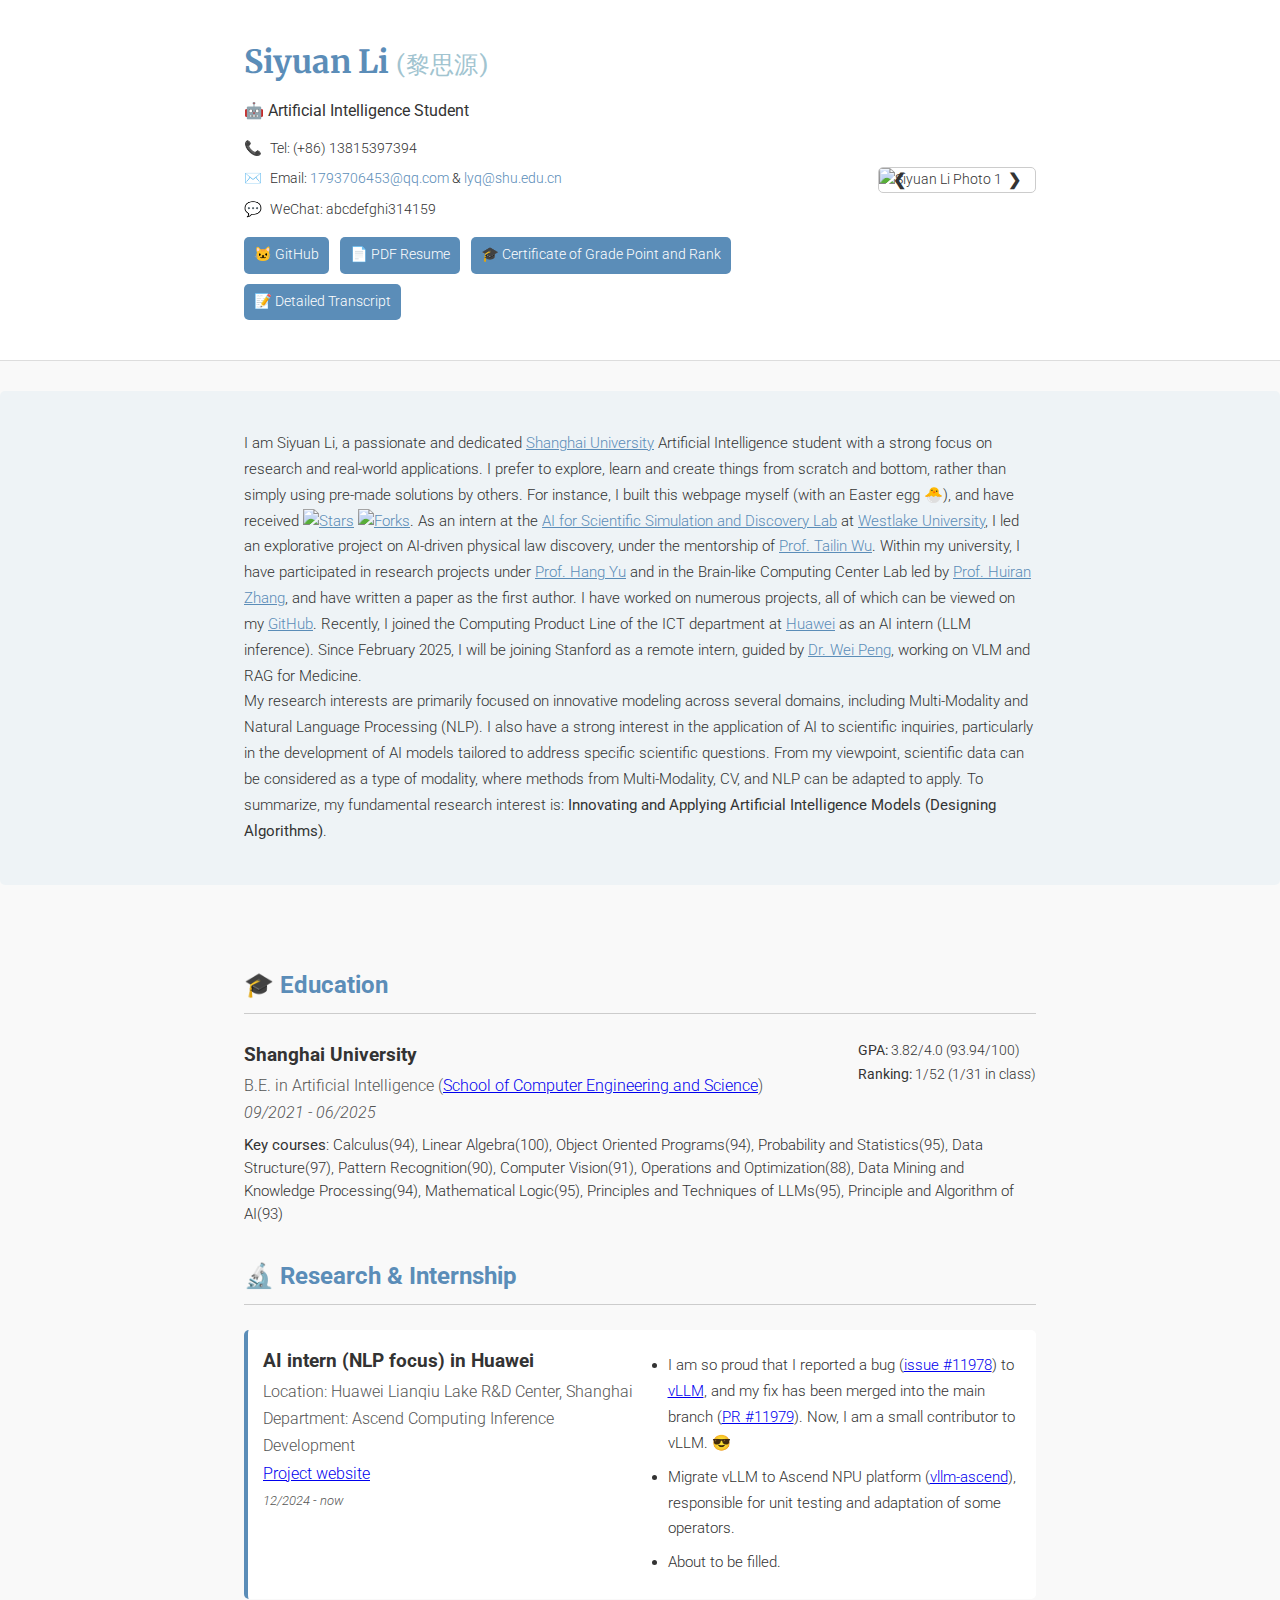
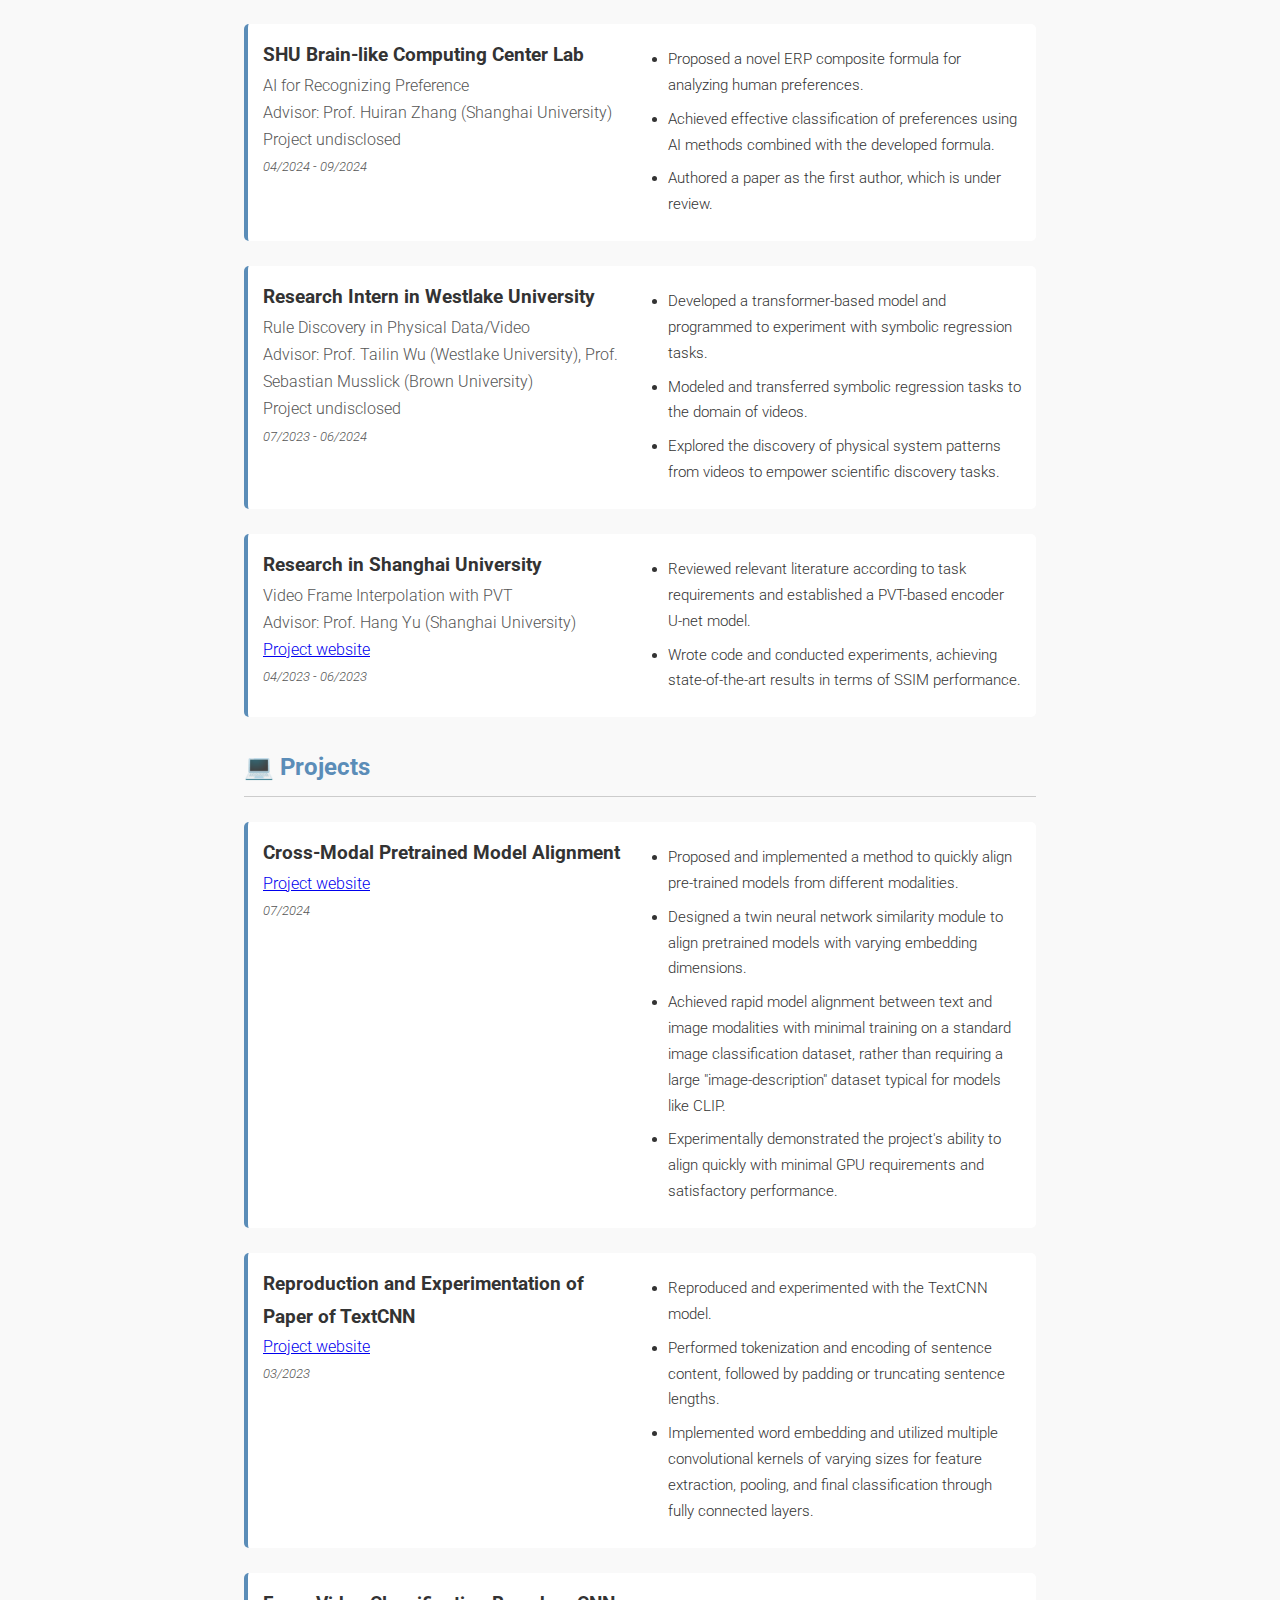
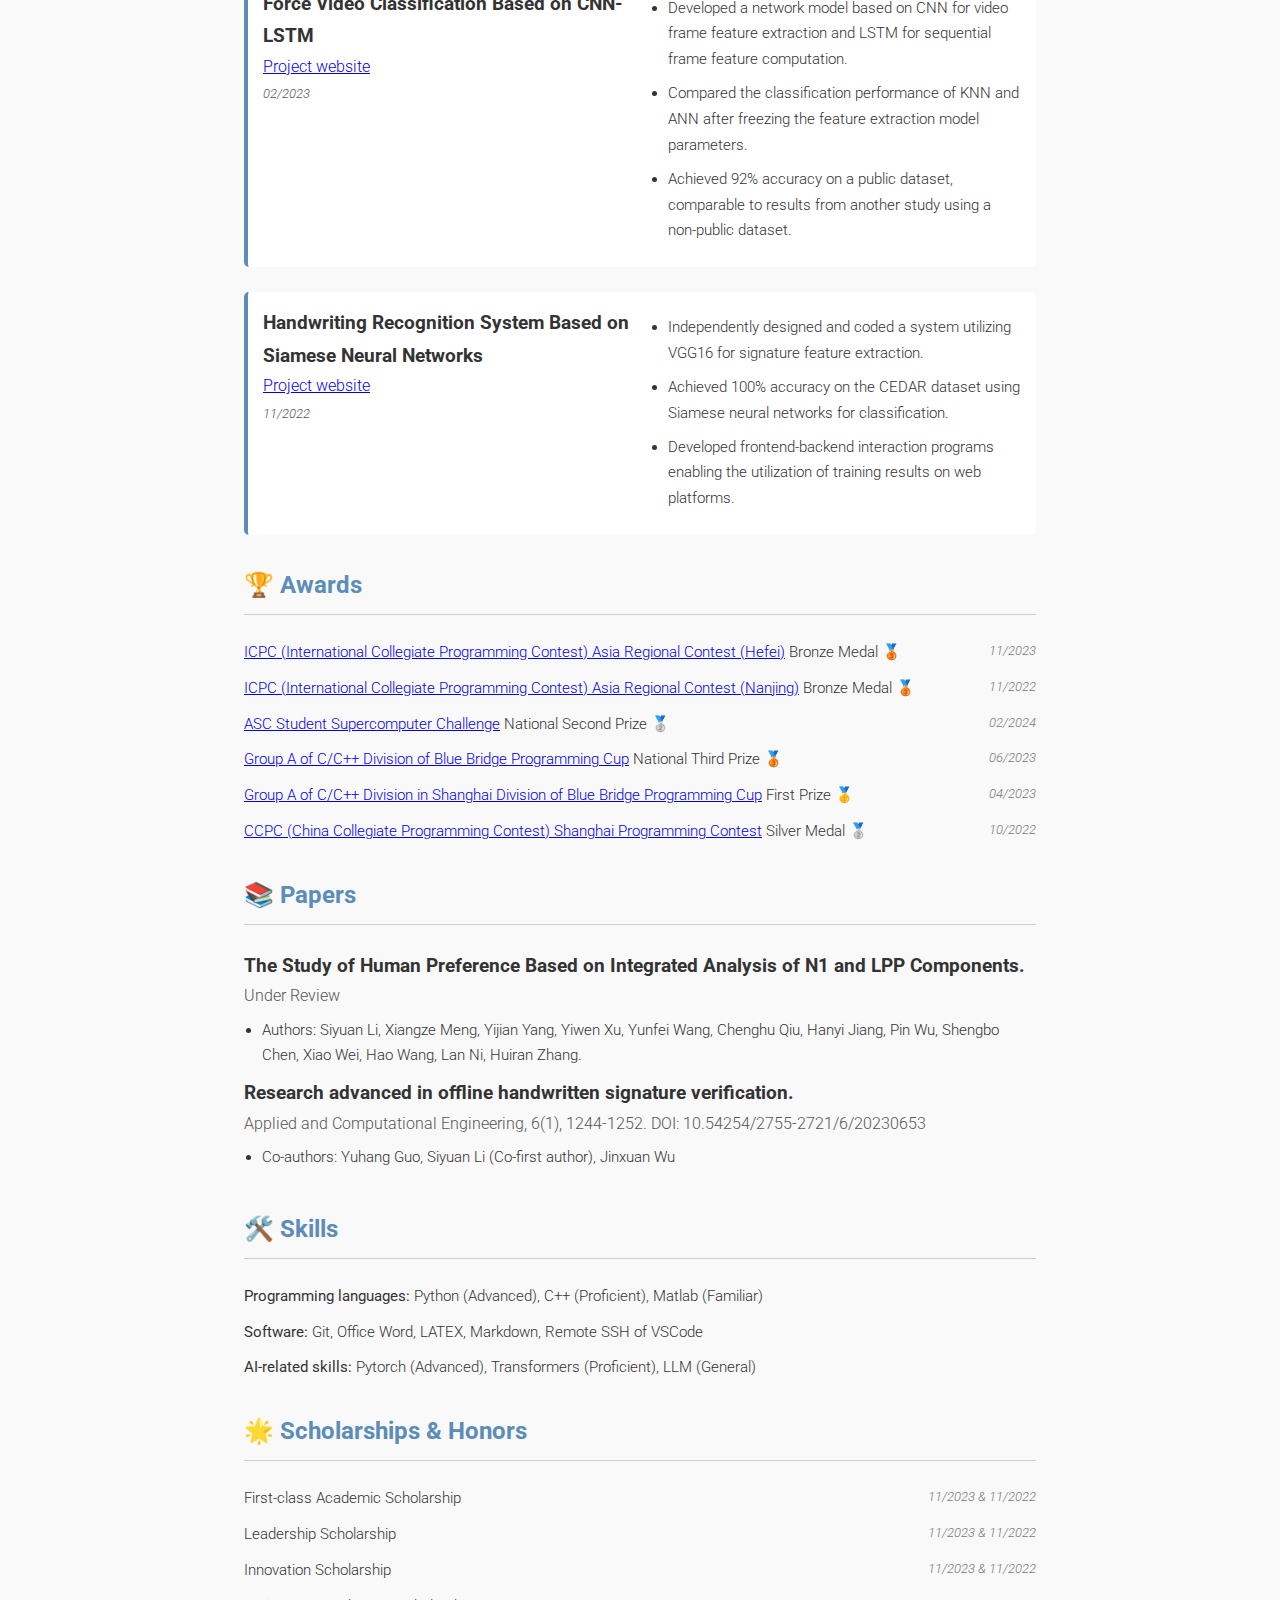
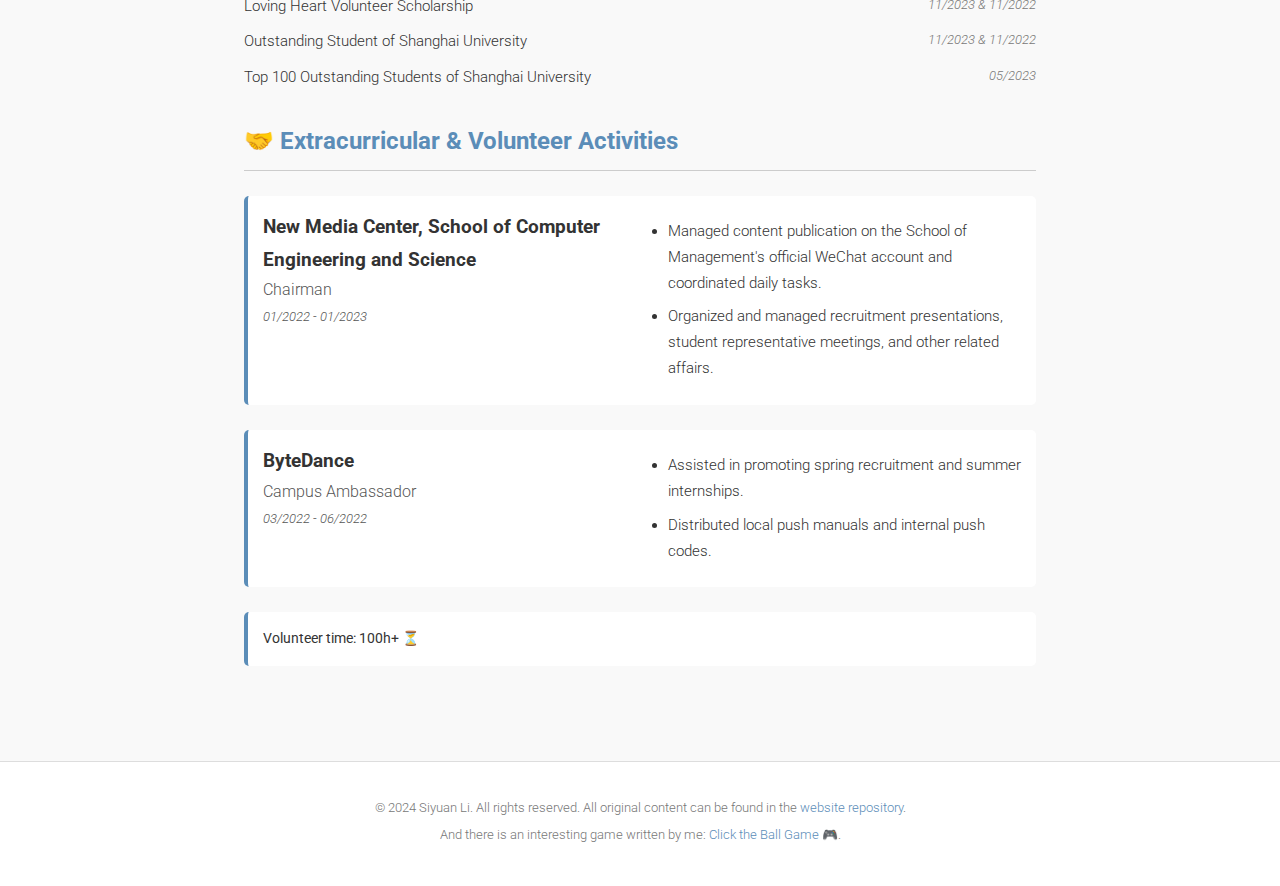
==== commit fb3b534c: "20250129 update" ====
--- a/index.html
+++ b/index.html
@@ -7,6 +7,10 @@
     <link rel="stylesheet" href="styles.css">
     <link rel="preconnect" href="https://fonts.googleapis.com">
     <link href="https://fonts.googleapis.com/css2?family=Roboto:wght@300;400&family=Merriweather:wght@700&display=swap" rel="stylesheet">
+    <link rel="apple-touch-icon" sizes="180x180" href="images/favicon/apple-touch-icon.png">
+    <link rel="icon" type="image/png" sizes="32x32" href="images/favicon/favicon-32x32.png">
+    <link rel="icon" type="image/png" sizes="16x16" href="images/favicon/favicon-16x16.png">
+    <link rel="manifest" href="images/favicon/site.webmanifest">
 </head>
 <body>
     <header>
@@ -25,9 +29,9 @@
                 </div>
             </div>
             <div class="carousel-container">
-                <img src="images/photo1.jpg" class="carousel-image active" alt="Siyuan Li Photo 1">
-                <img src="images/photo2.jpg" class="carousel-image" alt="Siyuan Li Photo 2">
-                <img src="images/photo3.jpg" class="carousel-image" alt="Siyuan Li Photo 3">
+                <img src="images/photo2.jpg" class="carousel-image active" alt="Siyuan Li Photo 1">
+                <img src="images/photo3.jpg" class="carousel-image" alt="Siyuan Li Photo 2">
+                <img src="images/photo1.jpg" class="carousel-image" alt="Siyuan Li Photo 3">
                 <a class="prev" onclick="changeSlide(-1)">&#10094;</a>
                 <a class="next" onclick="changeSlide(1)">&#10095;</a>
             </div>
@@ -52,7 +56,9 @@
     <section class="intro">
         <div class="container">
             <p>
-                I am Siyuan Li, a passionate and dedicated <a href="https://www.shu.edu.cn/" target="_blank">Shanghai University</a> Artificial Intelligence student with a strong focus on research and real-world applications. I prefer to create things from scratch rather than simply using pre-made solutions by others. For instance, I built this webpage myself (with an Easter egg 🐣). As an intern at the <a href="https://en.westlake.edu.cn/" target="_blank">AI for Scientific Simulation and Discovery Lab</a> at <a href="https://ai4s.lab.westlake.edu.cn/" target="_blank">Westlake University</a>, I led a project on AI-driven physical law discovery, under the mentorship of <a href="https://tailin.org/" target="_blank">Prof. Tailin Wu</a>. Within my university, I have participated in research projects under <a href="https://yuhang.netlify.app/" target="_blank">Prof. Hang Yu</a> and in the Brain-like Computing Center Lab led by <a href="https://www.dlcloud.info/" target="_blank">Prof. Huiran Zhang</a>, written a paper as the first author. I have worked on numerous projects, all of which can be viewed on my <a href="https://github.com/liaoyanqing666/" target="_blank">GitHub</a>. Next, I will be joining the ICT department at <a href="https://www.huawei.com/en/" target="_blank">Huawei</a> as an AI intern (NLP focus) and will also participate in a research project focused on System 2 capabilities of AI. My research interests are primarily focused on innovative modeling across several domains including Multi-Modality, Natural Language Processing (NLP), and Computer Vision (CV). Additionally, I have a strong interest in the application of AI to scientific inquiries, particularly in the development of AI models tailored to address specific scientific questions. To summarize, my fundamental research interest is: <b>Innovating and Applying Artificial Intelligence Models</b>, regardless of the domain.
+                I am Siyuan Li, a passionate and dedicated <a href="https://www.shu.edu.cn/" target="_blank">Shanghai University</a> Artificial Intelligence student with a strong focus on research and real-world applications. I prefer to explore, learn and create things from scratch and bottom, rather than simply using pre-made solutions by others. For instance, I built this webpage myself (with an Easter egg 🐣), and have received <a href="https://github.com/liaoyanqing666/liaoyanqing666.github.io" target="_blank"><img src="https://img.shields.io/github/stars/liaoyanqing666/liaoyanqing666.github.io?style=social" alt="Stars"/></a> <a href="https://github.com/liaoyanqing666/liaoyanqing666.github.io" target="_blank"><img src="https://img.shields.io/github/forks/liaoyanqing666/liaoyanqing666.github.io?style=social" alt="Forks"/></a>. As an intern at the <a href="https://en.westlake.edu.cn/" target="_blank">AI for Scientific Simulation and Discovery Lab</a> at <a href="https://ai4s.lab.westlake.edu.cn/" target="_blank">Westlake University</a>, I led an  explorative project on AI-driven physical law discovery, under the mentorship of <a href="https://tailin.org/" target="_blank">Prof. Tailin Wu</a>. Within my university, I have participated in research projects under <a href="https://yuhang.netlify.app/" target="_blank">Prof. Hang Yu</a> and in the Brain-like Computing Center Lab led by <a href="https://www.dlcloud.info/" target="_blank">Prof. Huiran Zhang</a>, and have written a paper as the first author. I have worked on numerous projects, all of which can be viewed on my <a href="https://github.com/liaoyanqing666/" target="_blank">GitHub</a>. Recently, I joined the Computing Product Line of the ICT department at <a href="https://www.huawei.com/en/" target="_blank">Huawei</a> as an AI intern (LLM inference). Since February 2025, I will be joining Stanford as a remote intern, guided by <a href="https://xiaoiker.github.io/" target="_blank">Dr. Wei Peng</a>, working on VLM and RAG for Medicine.
+                <br>
+                My research interests are primarily focused on innovative modeling across several domains, including Multi-Modality and Natural Language Processing (NLP). I also have a strong interest in the application of AI to scientific inquiries, particularly in the development of AI models tailored to address specific scientific questions. From my viewpoint, scientific data can be considered as a type of modality, where methods from Multi-Modality, CV, and NLP can be adapted to apply. To summarize, my fundamental research interest is: <b>Innovating and Applying Artificial Intelligence Models (Designing Algorithms)</b>.
             </p>
         </div>
     </section>
@@ -83,6 +89,22 @@
                 <h2>🔬 Research & Internship</h2>
                 <div class="experience-item">
                     <div class="details">
+                        <h3>AI intern (NLP focus) in Huawei</h3>
+                        <p>Location: Huawei Lianqiu Lake R&D Center, Shanghai</p>
+                        <p>Department: Ascend Computing Inference Development
+                        <p><a href="https://github.com/vllm-project/vllm-ascend">Project website</a></p>
+                        <p class="date">12/2024 - now</p>
+                    </div>
+                    <div class="content">
+                        <ul>
+                            <li>I am so proud that I reported a bug (<a href="https://github.com/vllm-project/vllm/issues/11978">issue #11978</a>) to <a href="https://github.com/vllm-project/vllm">vLLM</a>, and my fix has been merged into the main branch (<a href="https://github.com/vllm-project/vllm/pull/11979">PR #11979</a>). Now, I am a small contributor to vLLM. 😎</li>
+                            <li> Migrate vLLM to Ascend NPU platform (<a href="https://github.com/vllm-project/vllm-ascend">vllm-ascend</a>), responsible for unit testing and adaptation of some operators.
+                            <li>About to be filled.</li>
+                        </ul>
+                    </div>
+                </div>
+                <div class="experience-item">
+                    <div class="details">
                         <h3>SHU Brain-like Computing Center Lab</h3>
                         <p>AI for Recognizing Preference</p>
                         <p>Advisor: Prof. Huiran Zhang (Shanghai University)</p>
@@ -93,7 +115,7 @@
                         <ul>
                             <li>Proposed a novel ERP composite formula for analyzing human preferences.</li>
                             <li>Achieved effective classification of preferences using AI methods combined with the developed formula.</li>
-                            <li>Authored a manuscript as the first author titled "Brain Responses to Preferences: Insights from ERP Components and Emotional Processing," which is prepared for submission.</li>
+                            <li>Authored a paper as the first author, which is under review.</li>
                         </ul>
                     </div>
                 </div>
@@ -170,7 +192,8 @@
                     <div class="content">
                         <ul>
                             <li>Developed a network model based on CNN for video frame feature extraction and LSTM for sequential frame feature computation.</li>
-                            <li>Implemented classification using KNN or ANN and trained the model through experiments.</li>
+                            <li>Compared the classification performance of KNN and ANN after freezing the feature extraction model parameters.</li>
+                            <li>Achieved 92% accuracy on a public dataset, comparable to results from another study using a non-public dataset.</li>
                         </ul>
                     </div>
                 </div>
@@ -206,12 +229,12 @@
                 <h2>📚 Papers</h2>
                 <div class="papers-item">
                     <div class="details">
-                        <h3>Brain Responses to Preferences: Insights from ERP Components and Emotional Processing.</h3>
-                        <p>(In preparation for submission)</p>
-                    </div>
-                    <div class="content">
-                        <ul>
-                            <li>Authors: Siyuan Li, Huiran Zhang, etc.</li>
+                        <h3>The Study of Human Preference Based on Integrated Analysis of N1 and LPP Components.</h3>
+                        <p>Under Review</p>
+                    </div>
+                    <div class="content">
+                        <ul>
+                            <li>Authors: Siyuan Li, Xiangze Meng, Yijian Yang, Yiwen Xu, Yunfei Wang, Chenghu Qiu, Hanyi Jiang, Pin Wu, Shengbo Chen, Xiao Wei, Hao Wang, Lan Ni, Huiran Zhang.</li>
                         </ul>
                     </div>
                 </div>
@@ -290,5 +313,9 @@
             <p>And there is an interesting game written by me: <a href="game.html">Click the Ball Game 🎮</a>.</p>
         </div>
     </footer>
+
+    <script src="https://www.gstatic.com/firebasejs/8.10.0/firebase-app.js"></script>
+    <script src="https://www.gstatic.com/firebasejs/8.10.0/firebase-firestore.js"></script>
+    <script src="track-visitors.js"></script>
 </body>
 </html>
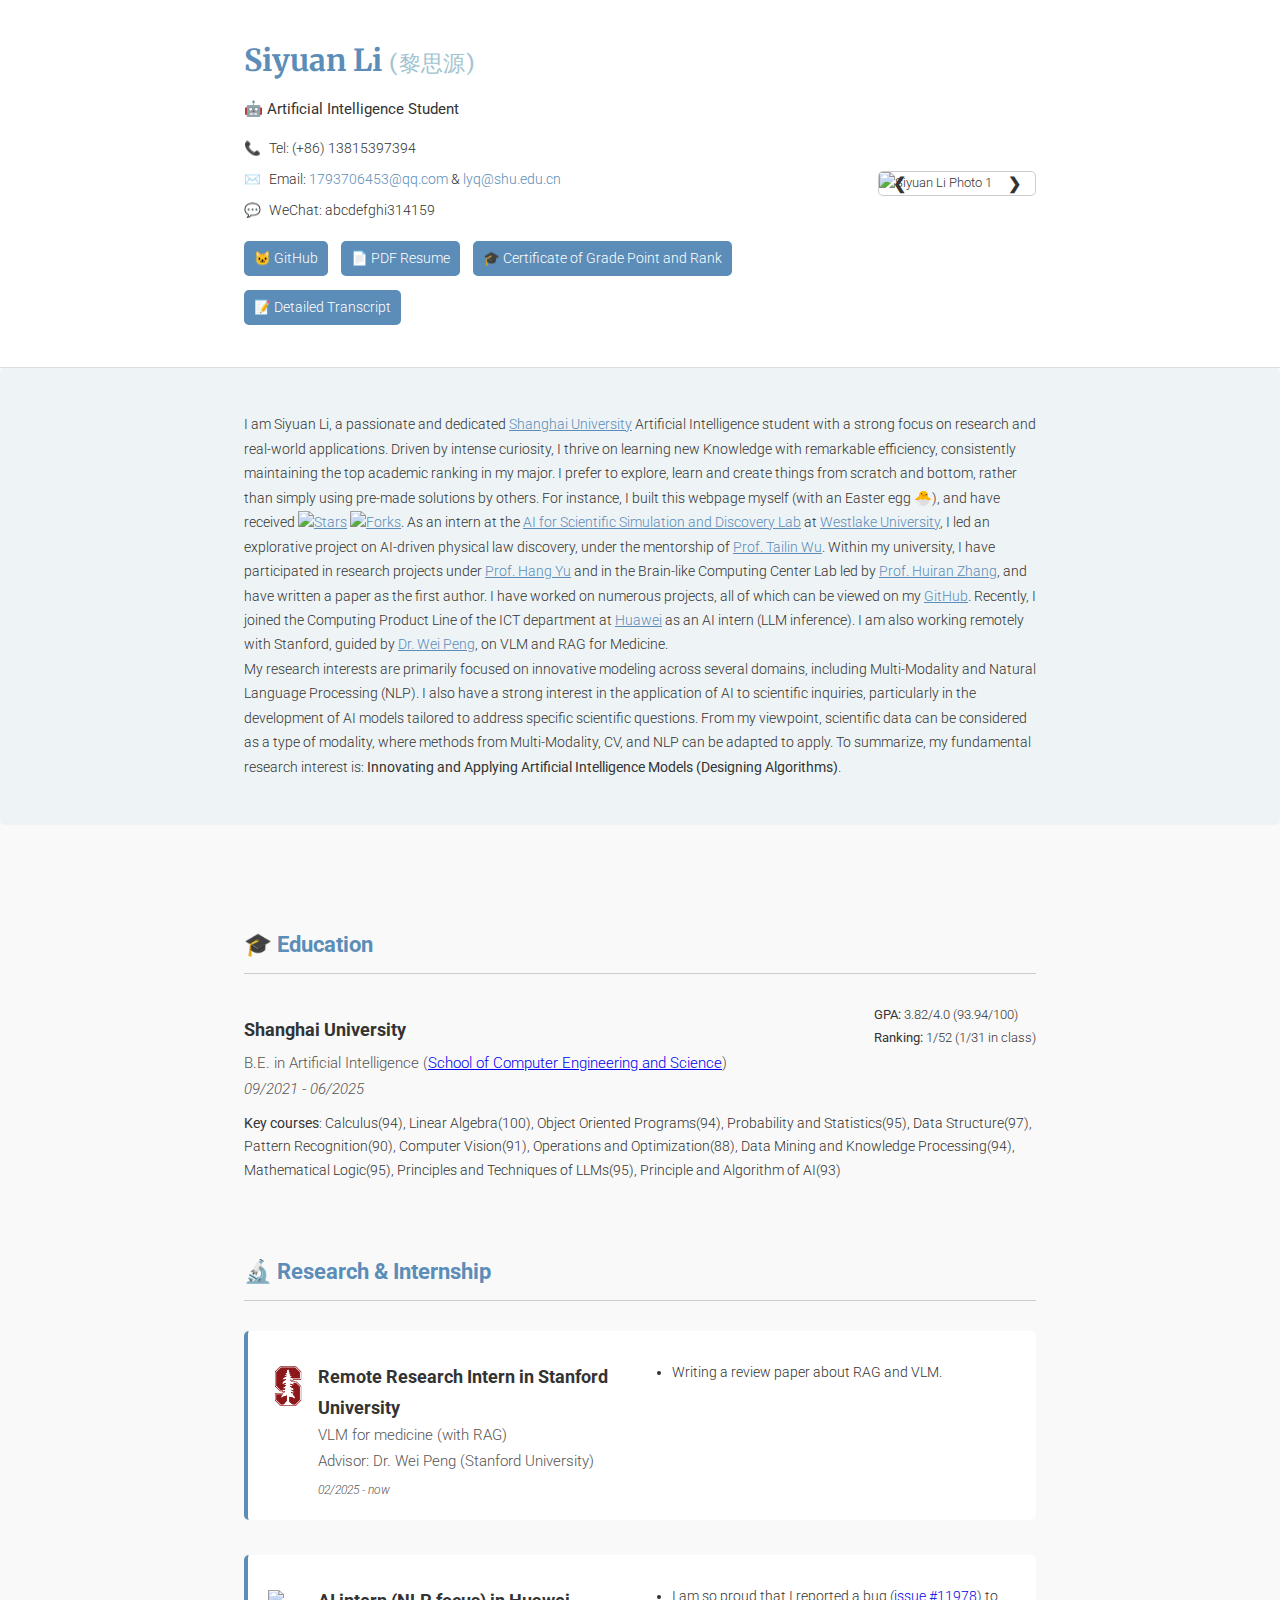
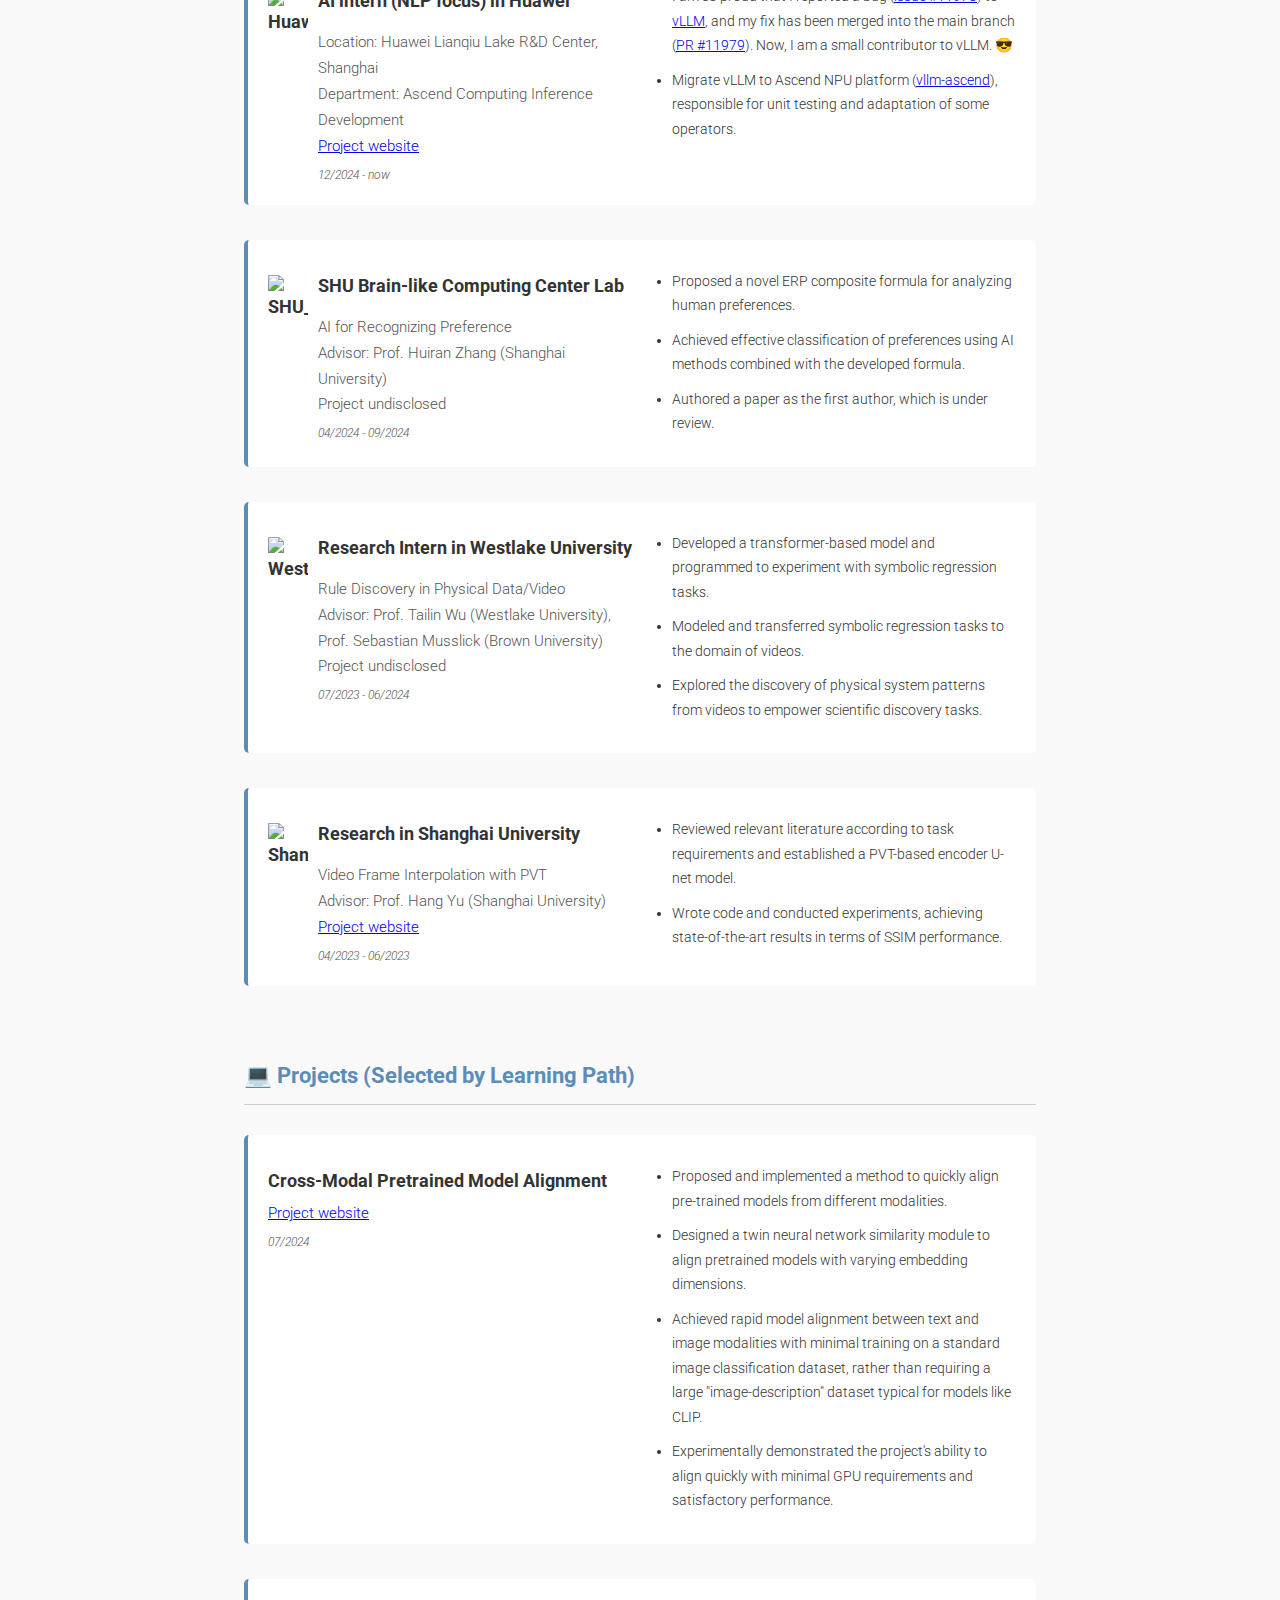
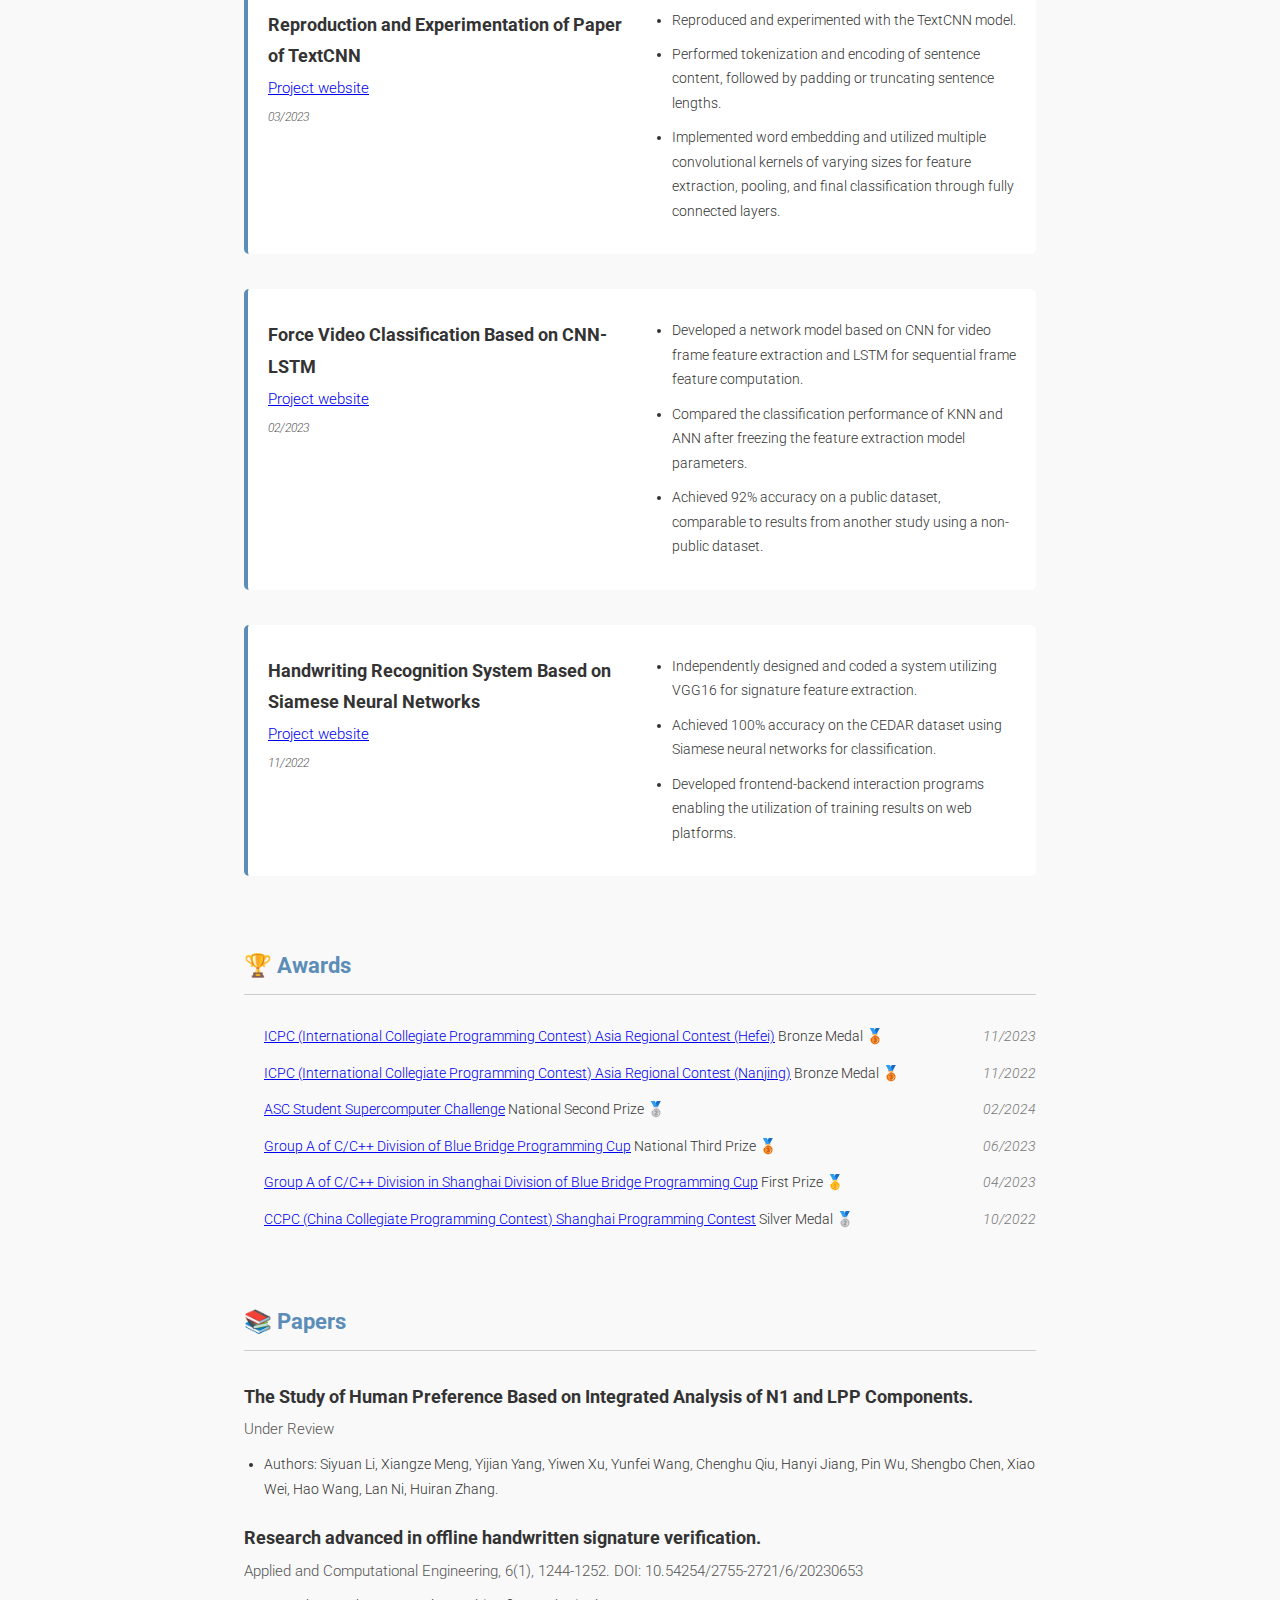
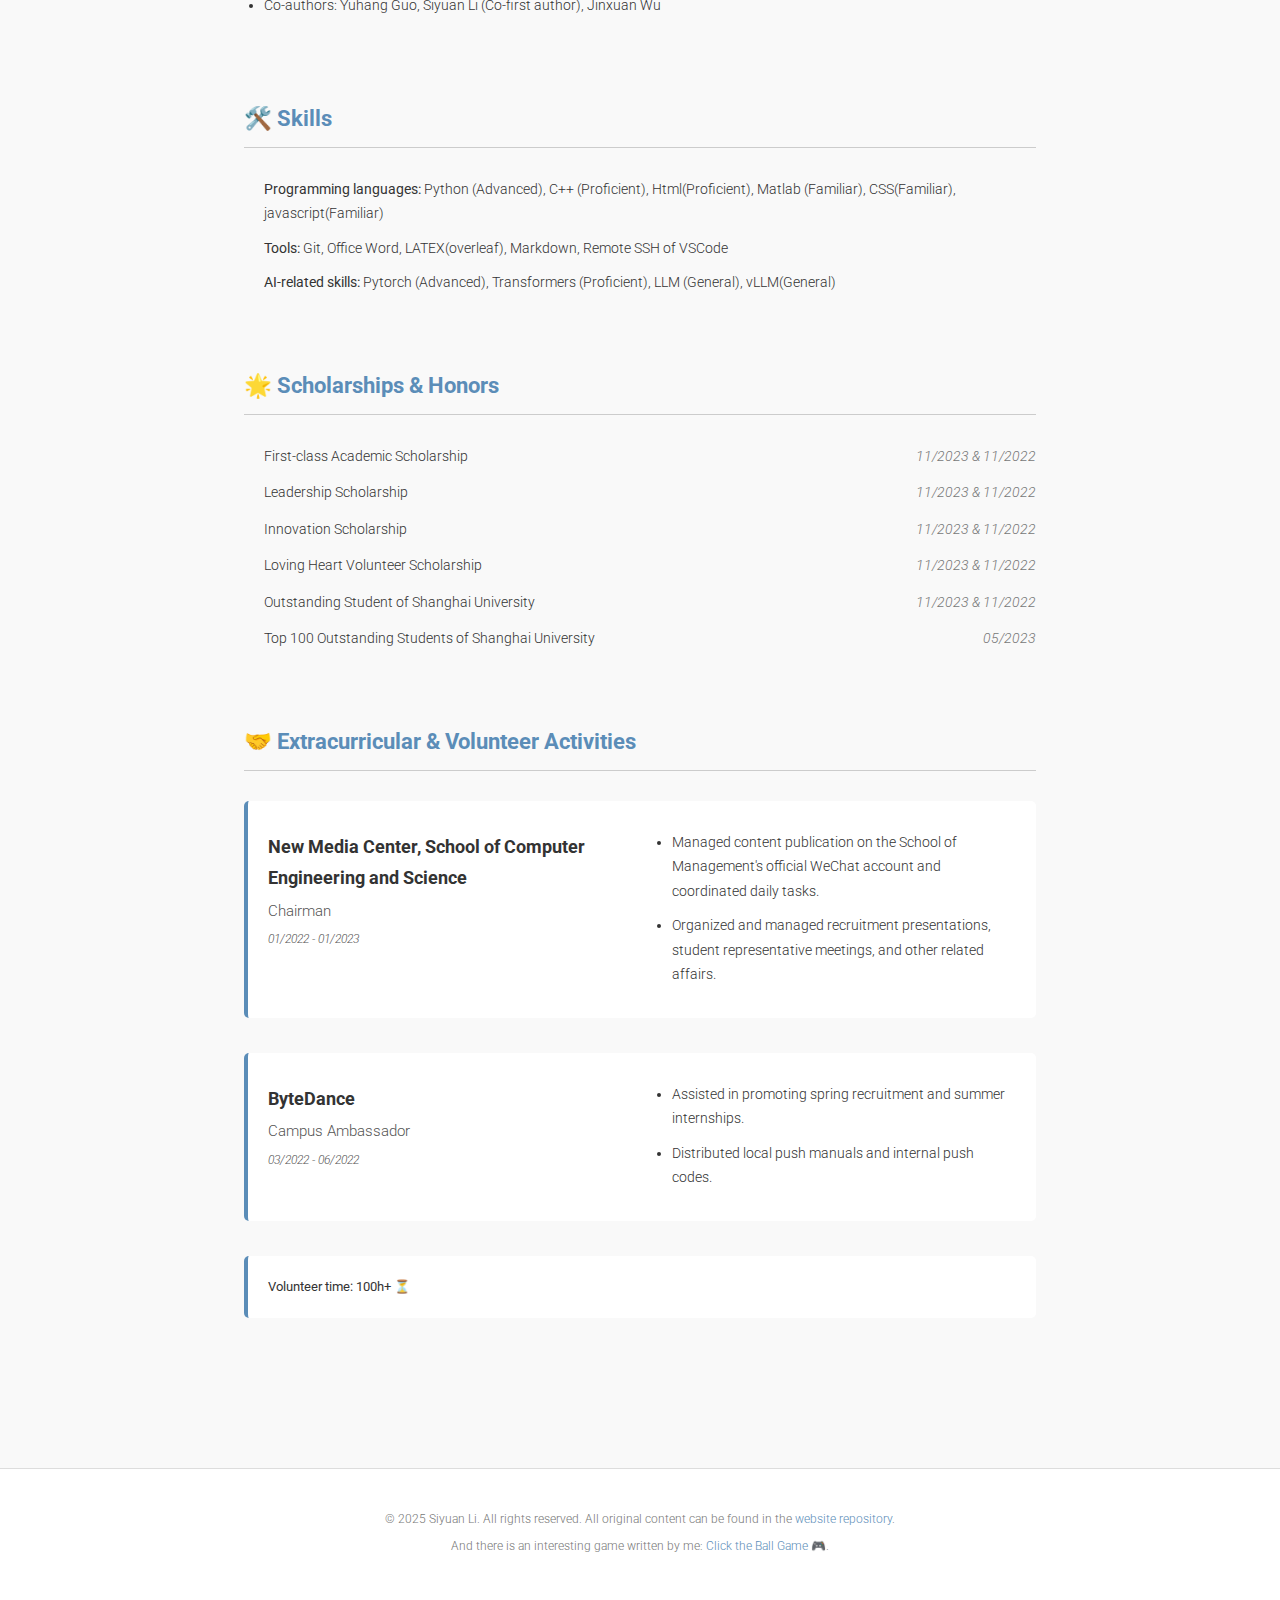
==== commit 6d466f93: "20250211 update" ====
--- a/index.html
+++ b/index.html
@@ -56,7 +56,7 @@
     <section class="intro">
         <div class="container">
             <p>
-                I am Siyuan Li, a passionate and dedicated <a href="https://www.shu.edu.cn/" target="_blank">Shanghai University</a> Artificial Intelligence student with a strong focus on research and real-world applications. I prefer to explore, learn and create things from scratch and bottom, rather than simply using pre-made solutions by others. For instance, I built this webpage myself (with an Easter egg 🐣), and have received <a href="https://github.com/liaoyanqing666/liaoyanqing666.github.io" target="_blank"><img src="https://img.shields.io/github/stars/liaoyanqing666/liaoyanqing666.github.io?style=social" alt="Stars"/></a> <a href="https://github.com/liaoyanqing666/liaoyanqing666.github.io" target="_blank"><img src="https://img.shields.io/github/forks/liaoyanqing666/liaoyanqing666.github.io?style=social" alt="Forks"/></a>. As an intern at the <a href="https://en.westlake.edu.cn/" target="_blank">AI for Scientific Simulation and Discovery Lab</a> at <a href="https://ai4s.lab.westlake.edu.cn/" target="_blank">Westlake University</a>, I led an  explorative project on AI-driven physical law discovery, under the mentorship of <a href="https://tailin.org/" target="_blank">Prof. Tailin Wu</a>. Within my university, I have participated in research projects under <a href="https://yuhang.netlify.app/" target="_blank">Prof. Hang Yu</a> and in the Brain-like Computing Center Lab led by <a href="https://www.dlcloud.info/" target="_blank">Prof. Huiran Zhang</a>, and have written a paper as the first author. I have worked on numerous projects, all of which can be viewed on my <a href="https://github.com/liaoyanqing666/" target="_blank">GitHub</a>. Recently, I joined the Computing Product Line of the ICT department at <a href="https://www.huawei.com/en/" target="_blank">Huawei</a> as an AI intern (LLM inference). Since February 2025, I will be joining Stanford as a remote intern, guided by <a href="https://xiaoiker.github.io/" target="_blank">Dr. Wei Peng</a>, working on VLM and RAG for Medicine.
+                I am Siyuan Li, a passionate and dedicated <a href="https://www.shu.edu.cn/" target="_blank">Shanghai University</a> Artificial Intelligence student with a strong focus on research and real-world applications. Driven by intense curiosity, I thrive on learning new Knowledge with remarkable efficiency, consistently maintaining the top academic ranking in my major. I prefer to explore, learn and create things from scratch and bottom, rather than simply using pre-made solutions by others. For instance, I built this webpage myself (with an Easter egg 🐣), and have received <a href="https://github.com/liaoyanqing666/liaoyanqing666.github.io" target="_blank"><img src="https://img.shields.io/github/stars/liaoyanqing666/liaoyanqing666.github.io?style=social" alt="Stars"/></a> <a href="https://github.com/liaoyanqing666/liaoyanqing666.github.io" target="_blank"><img src="https://img.shields.io/github/forks/liaoyanqing666/liaoyanqing666.github.io?style=social" alt="Forks"/></a>. As an intern at the <a href="https://en.westlake.edu.cn/" target="_blank">AI for Scientific Simulation and Discovery Lab</a> at <a href="https://ai4s.lab.westlake.edu.cn/" target="_blank">Westlake University</a>, I led an  explorative project on AI-driven physical law discovery, under the mentorship of <a href="https://tailin.org/" target="_blank">Prof. Tailin Wu</a>. Within my university, I have participated in research projects under <a href="https://yuhang.netlify.app/" target="_blank">Prof. Hang Yu</a> and in the Brain-like Computing Center Lab led by <a href="https://www.dlcloud.info/" target="_blank">Prof. Huiran Zhang</a>, and have written a paper as the first author. I have worked on numerous projects, all of which can be viewed on my <a href="https://github.com/liaoyanqing666/" target="_blank">GitHub</a>. Recently, I joined the Computing Product Line of the ICT department at <a href="https://www.huawei.com/en/" target="_blank">Huawei</a> as an AI intern (LLM inference). I am also working remotely with Stanford, guided by <a href="https://xiaoiker.github.io/" target="_blank">Dr. Wei Peng</a>, on VLM and RAG for Medicine.
                 <br>
                 My research interests are primarily focused on innovative modeling across several domains, including Multi-Modality and Natural Language Processing (NLP). I also have a strong interest in the application of AI to scientific inquiries, particularly in the development of AI models tailored to address specific scientific questions. From my viewpoint, scientific data can be considered as a type of modality, where methods from Multi-Modality, CV, and NLP can be adapted to apply. To summarize, my fundamental research interest is: <b>Innovating and Applying Artificial Intelligence Models (Designing Algorithms)</b>.
             </p>
@@ -88,8 +88,27 @@
             <section>
                 <h2>🔬 Research & Internship</h2>
                 <div class="experience-item">
-                    <div class="details">
-                        <h3>AI intern (NLP focus) in Huawei</h3>
+                    <div class="details-with-logo">
+                        <h3>
+                            <img src="images/Stanford.png" alt="Stanford" class="logo">
+                            Remote Research Intern in Stanford University
+                        </h3>
+                        <p>VLM for medicine (with RAG)</p>
+                        <p>Advisor: Dr. Wei Peng (Stanford University)</p>
+                        <p class="date">02/2025 - now</p>
+                    </div>
+                    <div class="content">
+                        <ul>
+                            <li>Writing a review paper about RAG and VLM.</li>
+                        </ul>
+                    </div>
+                </div>
+                <div class="experience-item">
+                    <div class="details-with-logo">
+                        <h3>
+                            <img src="images/Huawei.png" alt="Huawei" class="logo">
+                            AI intern (NLP focus) in Huawei
+                        </h3>
                         <p>Location: Huawei Lianqiu Lake R&D Center, Shanghai</p>
                         <p>Department: Ascend Computing Inference Development
                         <p><a href="https://github.com/vllm-project/vllm-ascend">Project website</a></p>
@@ -98,14 +117,16 @@
                     <div class="content">
                         <ul>
                             <li>I am so proud that I reported a bug (<a href="https://github.com/vllm-project/vllm/issues/11978">issue #11978</a>) to <a href="https://github.com/vllm-project/vllm">vLLM</a>, and my fix has been merged into the main branch (<a href="https://github.com/vllm-project/vllm/pull/11979">PR #11979</a>). Now, I am a small contributor to vLLM. 😎</li>
-                            <li> Migrate vLLM to Ascend NPU platform (<a href="https://github.com/vllm-project/vllm-ascend">vllm-ascend</a>), responsible for unit testing and adaptation of some operators.
-                            <li>About to be filled.</li>
-                        </ul>
-                    </div>
-                </div>
-                <div class="experience-item">
-                    <div class="details">
-                        <h3>SHU Brain-like Computing Center Lab</h3>
+                            <li> Migrate vLLM to Ascend NPU platform (<a href="https://github.com/vllm-project/vllm-ascend">vllm-ascend</a>), responsible for unit testing and adaptation of some operators.</li>
+                        </ul>
+                    </div>
+                </div>
+                <div class="experience-item">
+                    <div class="details-with-logo">
+                        <h3>
+                            <img src="images/SHU_BLCC.png" alt="SHU_BLCC" class="logo">
+                            SHU Brain-like Computing Center Lab
+                        </h3>
                         <p>AI for Recognizing Preference</p>
                         <p>Advisor: Prof. Huiran Zhang (Shanghai University)</p>
                         <p>Project undisclosed</p>
@@ -120,8 +141,11 @@
                     </div>
                 </div>
                 <div class="experience-item">
-                    <div class="details">
-                        <h3>Research Intern in Westlake University</h3>
+                    <div class="details-with-logo">
+                        <h3>
+                            <img src="images/WestlakeU.png" alt="WestlakeU" class="logo">
+                            Research Intern in Westlake University
+                        </h3>
                         <p>Rule Discovery in Physical Data/Video</p>
                         <p>Advisor: Prof. Tailin Wu (Westlake University), Prof. Sebastian Musslick (Brown University)</p>
                         <p>Project undisclosed</p>
@@ -136,8 +160,11 @@
                     </div>
                 </div>
                 <div class="experience-item">
-                    <div class="details">
-                        <h3>Research in Shanghai University</h3>
+                    <div class="details-with-logo">
+                        <h3>
+                            <img src="images/SHU.png" alt="Shanghai University" class="logo">
+                            Research in Shanghai University
+                        </h3>
                         <p>Video Frame Interpolation with PVT</p>
                         <p>Advisor: Prof. Hang Yu (Shanghai University)</p>
                         <p><a href="https://github.com/liaoyanqing666/PVT_v2_video_frame_interpolation">Project website</a></p>
@@ -153,7 +180,7 @@
             </section>
 
             <section>
-                <h2>💻 Projects</h2>
+                <h2>💻 Projects (Selected by Learning Path)</h2>
                 <div class="project-item">
                     <div class="details">
                         <h3>Cross-Modal Pretrained Model Alignment</h3>
@@ -254,9 +281,9 @@
             <section>
                 <h2>🛠️ Skills</h2>
                 <ul class="skills-list">
-                    <li><strong>Programming languages:</strong> Python (Advanced), C++ (Proficient), Matlab (Familiar)</li>
-                    <li><strong>Software:</strong> Git, Office Word, LATEX, Markdown, Remote SSH of VSCode</li>
-                    <li><strong>AI-related skills:</strong> Pytorch (Advanced), Transformers (Proficient), LLM (General)</li>
+                    <li><strong>Programming languages:</strong> Python (Advanced), C++ (Proficient), Html(Proficient), Matlab (Familiar), CSS(Familiar), javascript(Familiar)</li>
+                    <li><strong>Tools:</strong> Git, Office Word, LATEX(overleaf), Markdown, Remote SSH of VSCode</li>
+                    <li><strong>AI-related skills:</strong> Pytorch (Advanced), Transformers (Proficient), LLM (General), vLLM(General)</li>
                 </ul>
             </section>
 
@@ -309,7 +336,7 @@
 
     <footer>
         <div class="container">
-            <p>&copy; 2024 Siyuan Li. All rights reserved. All original content can be found in the <a href="https://github.com/liaoyanqing666/liaoyanqing666.github.io" target="_blank">website repository</a>.</p>
+            <p>&copy; 2025 Siyuan Li. All rights reserved. All original content can be found in the <a href="https://github.com/liaoyanqing666/liaoyanqing666.github.io" target="_blank">website repository</a>.</p>
             <p>And there is an interesting game written by me: <a href="game.html">Click the Ball Game 🎮</a>.</p>
         </div>
     </footer>
--- a/styles.css
+++ b/styles.css
@@ -21,14 +21,18 @@
     line-height: 1.7;
     background-color: var(--background-color);
     color: var(--text-color);
-    font-size: 14px;
+    font-size: 13px;
 }
 
 header {
     background-color: var(--header-background);
     padding: 15px 0;
     border-bottom: 1px solid #ddd;
-    margin-bottom: 30px;
+    margin-bottom: 0px;
+}
+
+img {
+    vertical-align: middle;
 }
 
 .container {
@@ -44,33 +48,37 @@
     align-items: center;
 }
 
+section {
+    margin-bottom: 70px;
+}
+
 .profile-info {
     flex: 1;
 }
 
 .profile-info h1 {
-    font-size: 2rem;
+    font-size: 1.9rem;
     font-weight: 700;
-    margin-bottom: 8px;
+    margin-bottom: 10px;
     font-family: 'Merriweather', serif;
     color: var(--primary-color);
 }
 
 .profile-info .chinese-name {
     font-weight: 400;
-    font-size: 1.5rem;
+    font-size: 1.4rem;
     color: var(--secondary-color);
 }
 
 .profile-info .subtitle {
-    font-size: 1rem;
-    margin-bottom: 12px;
+    font-size: 0.95rem;
+    margin-bottom: 14px;
     color: var(--text-color);
 }
 
 .profile-info p {
-    font-size: 0.9rem;
-    margin-bottom: 6px;
+    font-size: 0.85rem;
+    margin-bottom: 8px;
 }
 
 .profile-info .icon {
@@ -88,12 +96,12 @@
 }
 
 .links {
-    margin-top: 10px;
+    margin-top: 12px;
 }
 
 .links a {
-    margin-right: 8px;
-    margin-bottom: 5px;
+    margin-right: 10px;
+    margin-bottom: 7px;
 }
 
 .button {
@@ -103,8 +111,8 @@
     color: #fff;
     border-radius: 5px;
     text-decoration: none;
-    margin-top: 5px;
-    font-size: 0.9rem;
+    margin-top: 7px;
+    font-size: 0.85rem;
     transition: background-color 0.3s, color 0.3s;
 }
 
@@ -139,7 +147,6 @@
     position: absolute;
     top: 50%;
     transform: translateY(-50%);
-    width: auto;
     padding: 6px;
     font-size: 16px;
     font-weight: bold;
@@ -150,12 +157,12 @@
     transition: background 0.3s;
 }
 
+.prev {
+    left: 8px;
+}
+
 .next {
     right: 8px;
-}
-
-.prev {
-    left: 8px;
 }
 
 .prev:hover,
@@ -167,13 +174,13 @@
 .intro {
     background-color: #eef3f6;
     color: var(--text-color);
-    padding: 20px 0;
-    margin-bottom: 30px;
+    padding: 25px 0;
+    margin-bottom: 40px;
     border-radius: 5px;
 }
 
 .intro p {
-    font-size: 0.95rem;
+    font-size: 0.9rem;
 }
 
 .intro a {
@@ -185,31 +192,20 @@
 }
 
 main h2 {
-    font-size: 1.5rem;
-    margin-bottom: 25px;
+    font-size: 1.4rem;
+    margin-top: 70px;
+    margin-bottom: 30px;
     border-bottom: 1px solid #ccc;
-    padding-bottom: 8px;
-    margin-top: 60px;
+    padding-bottom: 10px;
     color: var(--primary-color);
 }
 
 main h2:first-of-type {
-    margin-top: 30px;
-}
-
-.details h3 {
-    font-size: 1.2rem;
-    font-weight: 700;
-    color: var(--text-color);
-}
-
-.details p {
-    font-size: 1rem;
-    color: #555;
+    margin-top: 40px;
 }
 
 .date {
-    font-size: 0.8rem;
+    font-size: 0.75rem;
     font-style: italic;
     color: #777;
     display: block;
@@ -219,16 +215,16 @@
     display: flex;
     justify-content: space-between;
     align-items: flex-start;
-    gap: 15px;
+    gap: 20px;
 }
 
 .courses {
-    margin-top: 8px;
+    margin-top: 10px;
 }
 
 .courses p {
-    font-size: 0.95rem;
-    line-height: 1.5;
+    font-size: 0.9rem;
+    line-height: 1.6;
 }
 
 .experience-item,
@@ -237,10 +233,10 @@
     display: flex;
     justify-content: space-between;
     align-items: flex-start;
-    margin-bottom: 25px;
-    gap: 15px;
+    margin-bottom: 35px;
+    gap: 20px;
     background-color: #fff;
-    padding: 15px;
+    padding: 20px;
     border-left: 4px solid var(--primary-color);
     border-radius: 5px;
 }
@@ -248,12 +244,45 @@
 .experience-item .date,
 .project-item .date,
 .activity-item .date {
-    font-size: 0.8rem;
-    margin-top: 3px;
-}
-
-.details {
+    font-size: 0.75rem;
+    margin-top: 5px;
+}
+
+.details,
+.details-with-logo {
+    margin-top: 10px;
     flex: 1;
+    margin-left: 0px;
+}
+
+.details h3,
+.details-with-logo h3{
+    font-size: 1.15rem;
+    font-weight: 700;
+    color: var(--text-color);
+    display: flex;
+    align-items: flex-start;
+}
+
+.details h3{
+    margin-bottom: 5px;
+}
+
+.details p,
+.details-with-logo p{
+    font-size: 0.95rem;
+    color: #555;
+}
+
+.logo {
+    width: 40px;
+    height: 40px;
+    margin-right: 10px;
+    margin-top: 5px;
+}
+
+.details-with-logo p {
+    margin-left: 50px;
 }
 
 .content {
@@ -261,50 +290,50 @@
     display: flex;
     flex-direction: column;
     justify-content: flex-start;
+    /* width: 50%; */
 }
 
 .awards-list,
 .skills-list {
     list-style-type: none;
-    margin: 0;
+    margin-left: 20px;
     padding: 0;
 }
 
-.awards-list li,
-.skills-list li {
+.awards-list li{
     position: relative;
-    padding-right: 120px;
-    margin-bottom: 10px;
-    font-size: 0.95rem;
+    padding-right: 110px;
+    margin-bottom: 12px;
+    font-size: 0.9rem;
 }
 
 .awards-list .date {
     position: absolute;
     right: 0;
     top: 0;
-    font-size: 0.8rem;
+    font-size: 0.9rem;
     color: #777;
 }
 
 ul {
     list-style-type: disc;
-    margin-top: 8px;
-    padding-left: 18px;
+    margin-top: 10px;
+    padding-left: 20px;
 }
 
 ul li {
-    margin-bottom: 8px;
-    font-size: 0.95rem;
+    margin-bottom: 10px;
+    font-size: 0.9rem;
     color: var(--text-color);
 }
 
 footer {
     background-color: var(--footer-background);
     text-align: center;
-    padding: 15px 0;
+    padding: 20px 0;
     border-top: 1px solid #ddd;
-    margin-top: 50px;
-    font-size: 0.8rem;
+    margin-top: 60px;
+    font-size: 0.75rem;
     color: #777;
 }
 
@@ -318,7 +347,7 @@
 }
 
 footer p {
-    margin-bottom: 5px;
+    margin-bottom: 7px;
 }
 
 @media (max-width: 1080px) {
@@ -328,16 +357,16 @@
     }
 
     header {
-        padding: 8px 0;
-        margin-bottom: 20px;
+        padding: 10px 0;
+        margin-bottom: 25px;
     }
 
     .profile-info p {
-        font-size: 0.9rem;
+        font-size: 0.85rem;
     }
 
     .profile-info h1 {
-        font-size: 1.6rem;
+        font-size: 1.5rem;
         text-align: center;
     }
 
@@ -365,15 +394,32 @@
     }
 
     main h2 {
-        font-size: 1.3rem;
-    }
-
-    .details h3 {
-        font-size: 1.1rem;
-    }
-
-    .details p {
-        font-size: 0.95rem;
+        font-size: 1.2rem;
+    }
+
+    .details,
+    .courses,
+    .details-with-logo {
+        margin-left: 20px;
+    }
+
+    .details h3,
+    .details-with-logo h3 {
+        font-size: 1rem;
+        margin-bottom: 10px;
+    }
+
+    .details p,
+    .details-with-logo p {
+        font-size: 0.9rem;
+    }
+
+    .details-with-logo p {
+        margin-left: 0px;
+    }
+
+    .logo {
+        margin-top: 0px;
     }
 
     .education-item,
@@ -381,11 +427,11 @@
     .project-item,
     .activity-item {
         flex-direction: column;
-        gap: 8px;
+        gap: 10px;
     }
 
     body {
-        font-size: 13px;
+        font-size: 12px;
         line-height: 1.6;
     }
 }
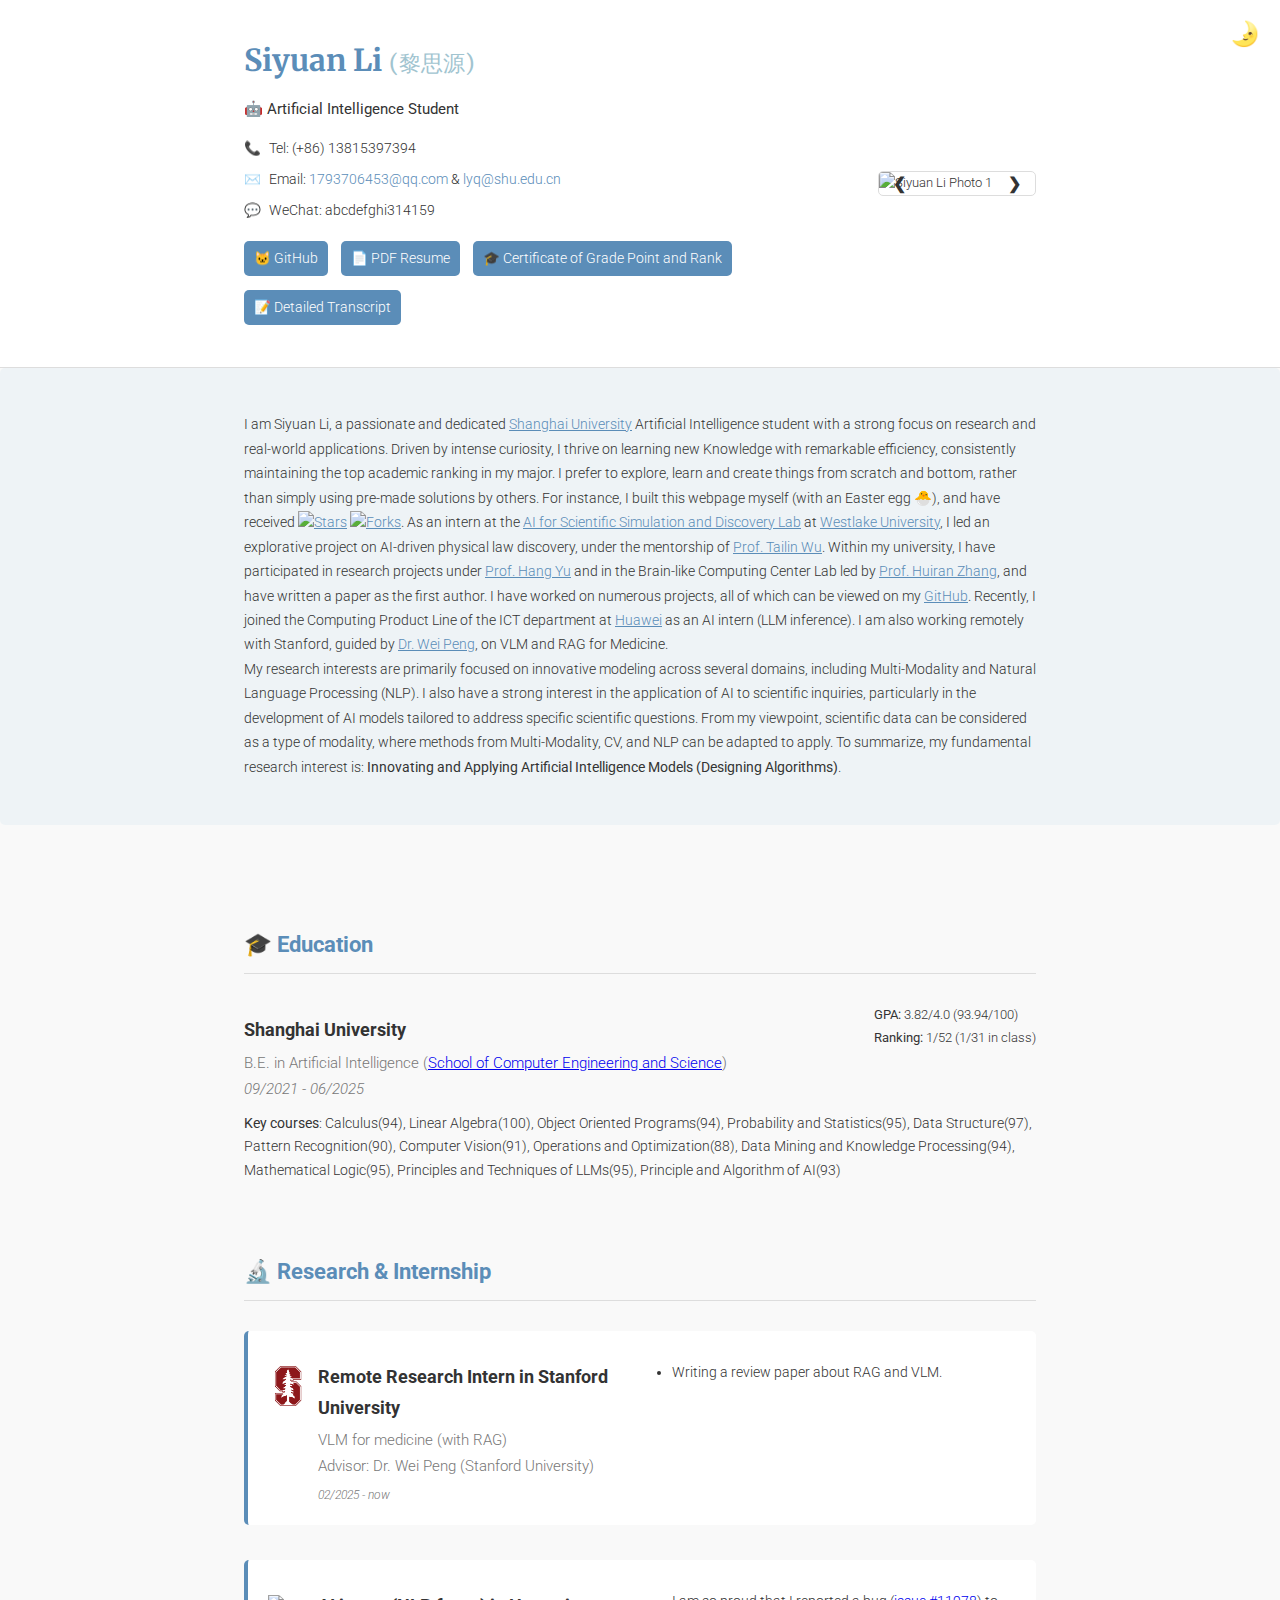
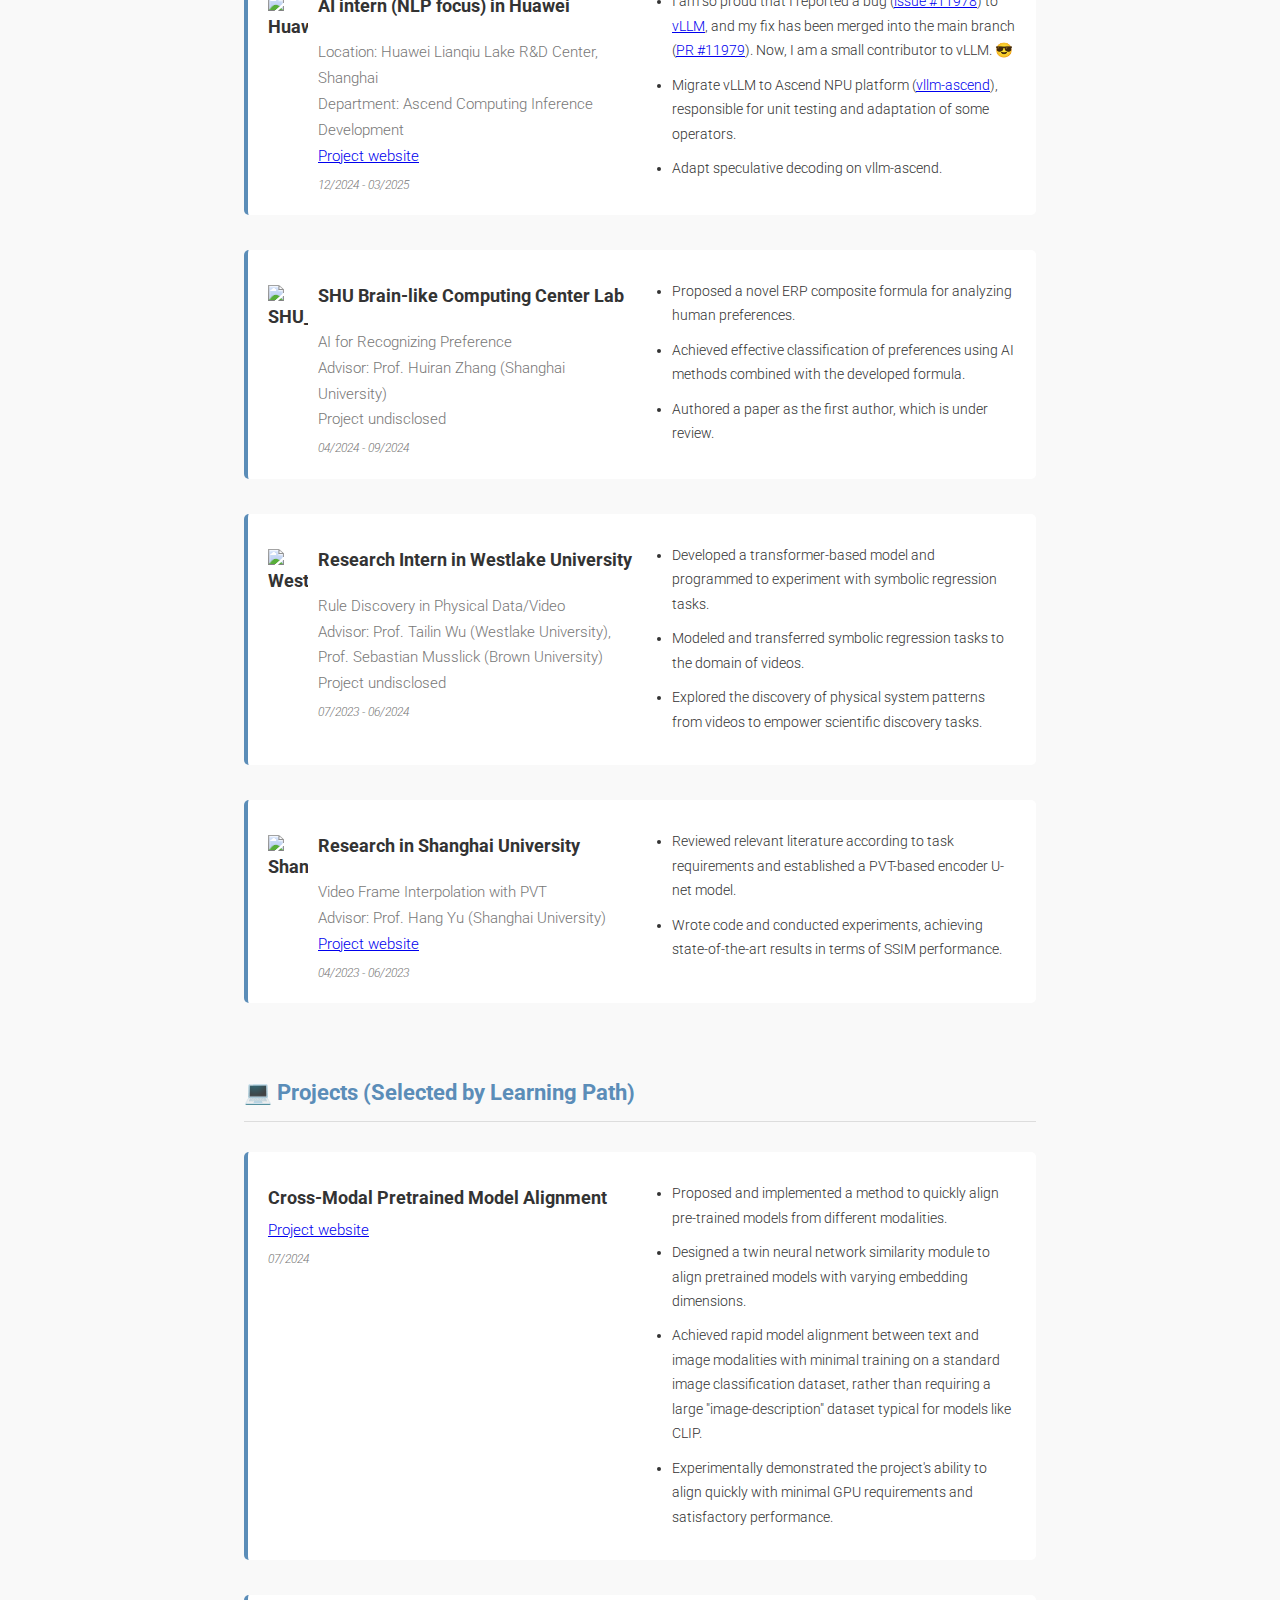
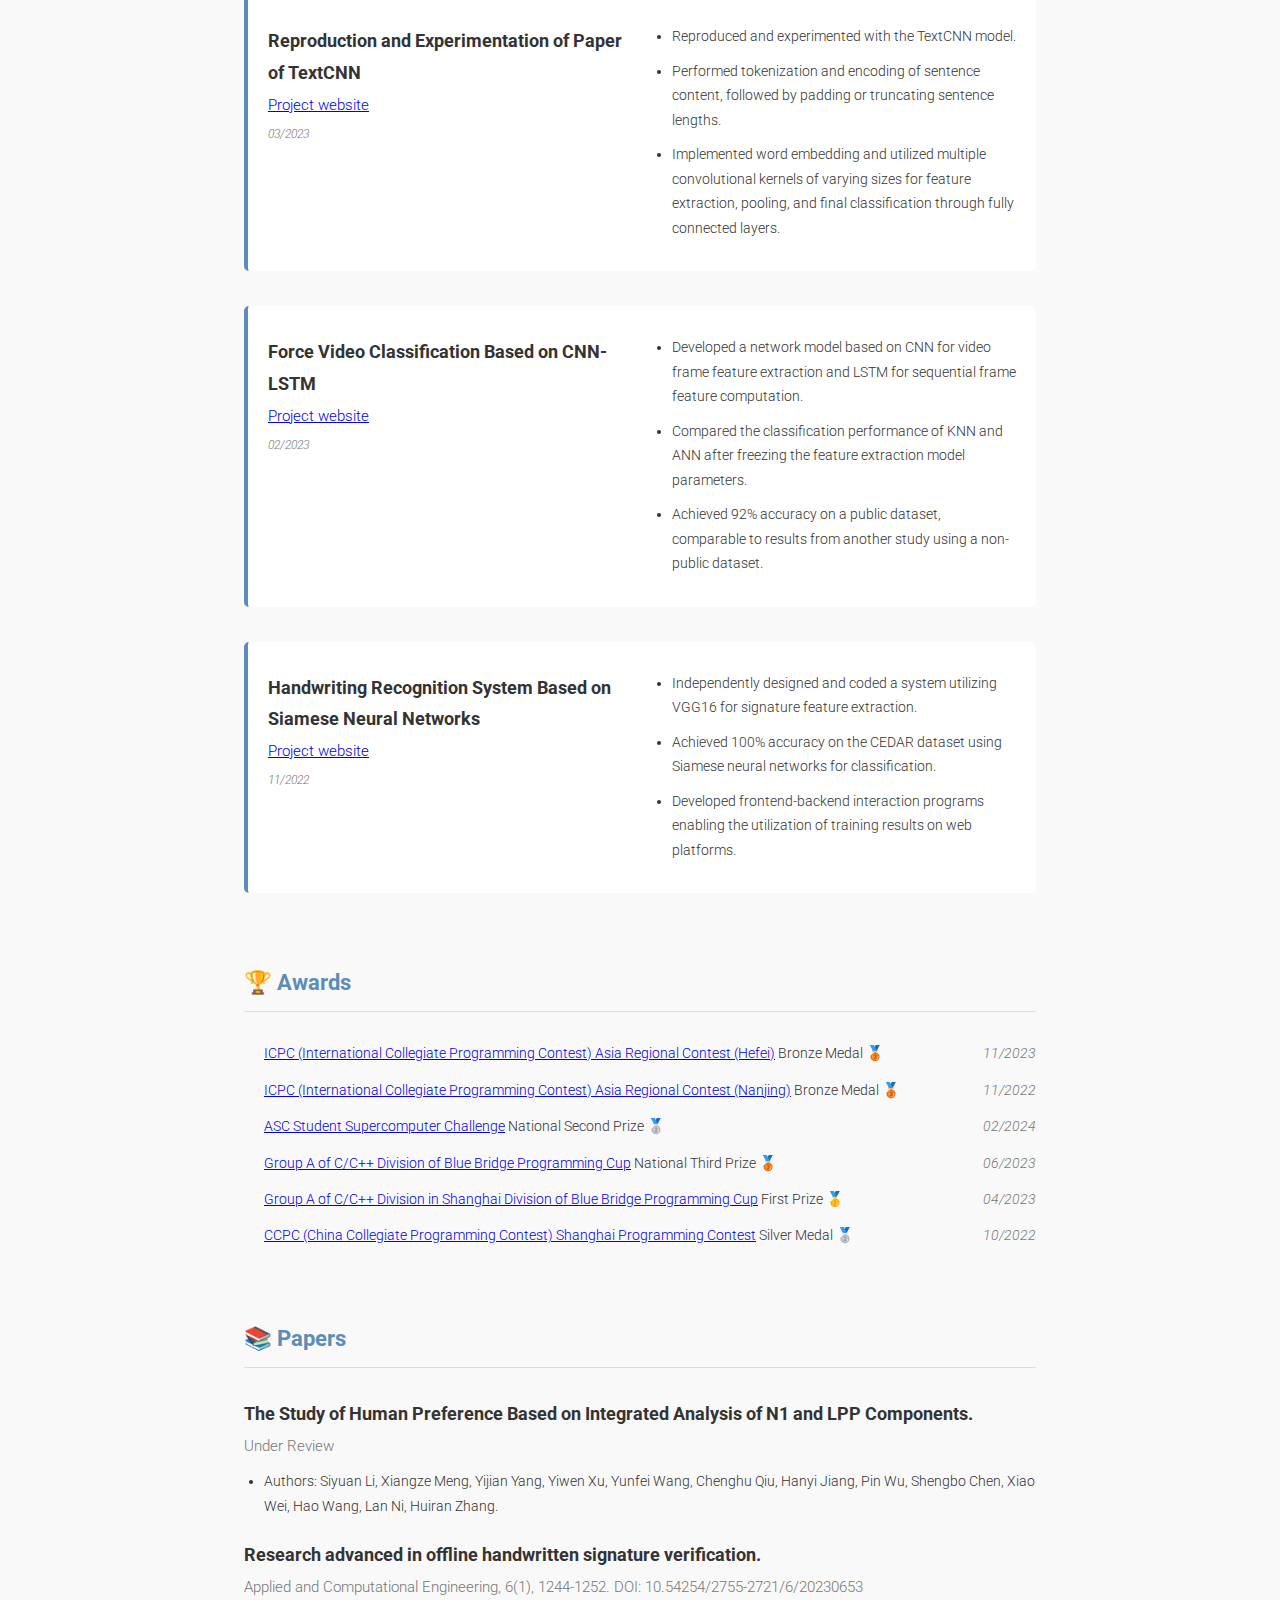
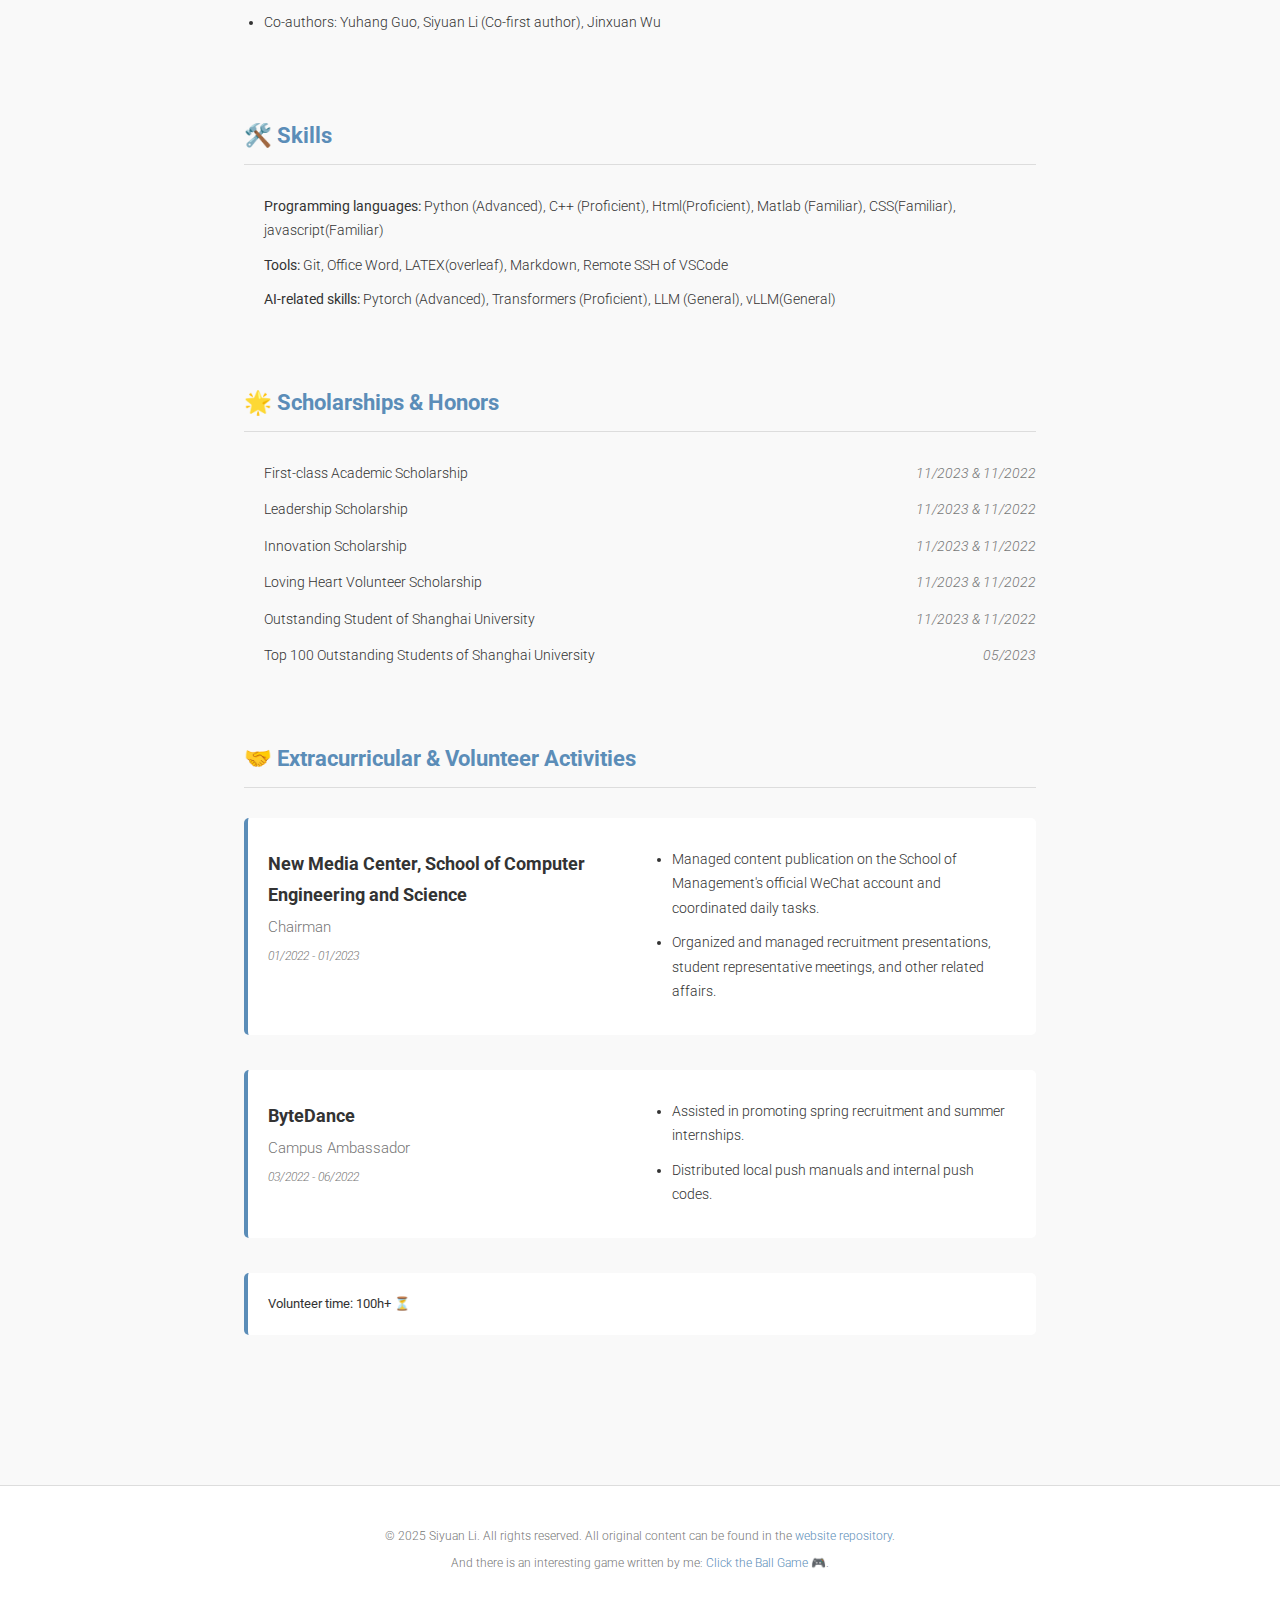
==== commit 60b18950: "Add dark mode" ====
--- a/index.html
+++ b/index.html
@@ -15,6 +15,7 @@
 <body>
     <header>
         <div class="container header-container">
+            <button id="theme-toggle" class="theme-toggle">🌛</button>
             <div class="profile-info">
                 <h1>Siyuan Li <span class="chinese-name">(黎思源)</span></h1>
                 <p class="subtitle"><b>🤖 Artificial Intelligence Student</b></p>
@@ -40,17 +41,20 @@
 
     <script>
         let currentSlide = 0;
-
         function changeSlide(direction) {
             const slides = document.querySelectorAll('.carousel-image');
             slides[currentSlide].classList.remove('active');
-
             currentSlide += direction;
             if (currentSlide >= slides.length) currentSlide = 0;
             if (currentSlide < 0) currentSlide = slides.length - 1;
-
             slides[currentSlide].classList.add('active');
         }
+
+        document.getElementById('theme-toggle').addEventListener('click', () => {
+            document.documentElement.classList.toggle('dark-theme');
+            const isDark = document.documentElement.classList.contains('dark-theme');
+            document.getElementById('theme-toggle').textContent = isDark ? '🌞' : '🌛';
+        });
     </script>
     
     <section class="intro">
@@ -112,12 +116,13 @@
                         <p>Location: Huawei Lianqiu Lake R&D Center, Shanghai</p>
                         <p>Department: Ascend Computing Inference Development
                         <p><a href="https://github.com/vllm-project/vllm-ascend">Project website</a></p>
-                        <p class="date">12/2024 - now</p>
+                        <p class="date">12/2024 - 03/2025</p>
                     </div>
                     <div class="content">
                         <ul>
                             <li>I am so proud that I reported a bug (<a href="https://github.com/vllm-project/vllm/issues/11978">issue #11978</a>) to <a href="https://github.com/vllm-project/vllm">vLLM</a>, and my fix has been merged into the main branch (<a href="https://github.com/vllm-project/vllm/pull/11979">PR #11979</a>). Now, I am a small contributor to vLLM. 😎</li>
                             <li> Migrate vLLM to Ascend NPU platform (<a href="https://github.com/vllm-project/vllm-ascend">vllm-ascend</a>), responsible for unit testing and adaptation of some operators.</li>
+                            <li> Adapt speculative decoding on vllm-ascend.
                         </ul>
                     </div>
                 </div>
--- a/styles.css
+++ b/styles.css
@@ -5,29 +5,46 @@
 }
 
 :root {
-    --primary-color: #5b8db8;
-    --secondary-color: #a1c4d0;
-    --text-color: #333;
-    --background-color: #f9f9f9;
-    --header-background: #fff;
-    --footer-background: #fff;
-    --link-color: #5b8db8;
-    --link-hover-color: #3c6e91;
+    --primary: #5b8db8;
+    --secondary: #a1c4d0;
+    --surface: #fff;
+    --emphasis: #eef3f6;
+    --text-primary: #333;
+    --text-secondary: #777;
+    --background: #f9f9f9;
+    --link: var(--primary);
+    --link-hover: #3c6e91;
+    --border: #ddd;
+    --transition: 0.3s ease;
+}
+
+:root.dark-theme {
+    --primary: #7ab3e0;
+    --secondary: #88b9c5;
+    --surface: #2d2d2d;
+    --emphasis: #2d3748;
+    --text-primary: #e0e0e0;
+    --text-secondary: #a0a0a0;
+    --background: #1a1a1a;
+    --link: #7ab3e0;
+    --link-hover: #a1d1f7;
+    --border: #404040;
 }
 
 body {
     font-family: 'Roboto', sans-serif;
     font-weight: 300;
     line-height: 1.7;
-    background-color: var(--background-color);
-    color: var(--text-color);
+    background-color: var(--background);
+    color: var(--text-primary);
     font-size: 13px;
+    transition: background-color var(--transition);
 }
 
 header {
-    background-color: var(--header-background);
+    background-color: var(--surface);
     padding: 15px 0;
-    border-bottom: 1px solid #ddd;
+    border-bottom: 1px solid var(--border);
     margin-bottom: 0px;
 }
 
@@ -52,6 +69,23 @@
     margin-bottom: 70px;
 }
 
+.theme-toggle {
+    position: fixed;
+    top: 20px;
+    right: 20px;
+    background: none;
+    border: none;
+    font-size: 24px;
+    cursor: pointer;
+    z-index: 1000;
+    transition: transform var(--transition);
+    color: var(--text-primary);
+}
+
+.theme-toggle:hover {
+    transform: scale(1.2);
+}
+
 .profile-info {
     flex: 1;
 }
@@ -61,38 +95,40 @@
     font-weight: 700;
     margin-bottom: 10px;
     font-family: 'Merriweather', serif;
-    color: var(--primary-color);
+    color: var(--primary);
 }
 
 .profile-info .chinese-name {
     font-weight: 400;
     font-size: 1.4rem;
-    color: var(--secondary-color);
+    color: var(--secondary);
 }
 
 .profile-info .subtitle {
     font-size: 0.95rem;
     margin-bottom: 14px;
-    color: var(--text-color);
+    color: var(--text-primary);
 }
 
 .profile-info p {
     font-size: 0.85rem;
     margin-bottom: 8px;
+    color: var(--text-primary);
 }
 
 .profile-info .icon {
     margin-right: 5px;
+    color: var(--text-secondary);
 }
 
 .profile-info a:not(.button) {
-    color: var(--link-color);
+    color: var(--link);
     text-decoration: none;
-    transition: color 0.3s;
+    transition: color var(--transition);
 }
 
 .profile-info a:not(.button):hover {
-    color: var(--link-hover-color);
+    color: var(--link-hover);
 }
 
 .links {
@@ -107,18 +143,17 @@
 .button {
     display: inline-block;
     padding: 6px 10px;
-    background-color: var(--primary-color);
-    color: #fff;
+    background-color: var(--primary);
+    color: var(--surface);
     border-radius: 5px;
     text-decoration: none;
     margin-top: 7px;
     font-size: 0.85rem;
-    transition: background-color 0.3s, color 0.3s;
+    transition: background-color var(--transition);
 }
 
 .button:hover {
-    background-color: var(--link-hover-color);
-    color: #fff;
+    background-color: var(--link-hover);
 }
 
 .carousel-container {
@@ -126,8 +161,8 @@
     position: relative;
     margin: 0 auto;
     overflow: hidden;
-    border: 1px solid #ccc;
     border-radius: 5px;
+    border: 1px solid var(--border);
 }
 
 .carousel-image {
@@ -150,11 +185,11 @@
     padding: 6px;
     font-size: 16px;
     font-weight: bold;
-    color: var(--text-color);
+    color: var(--text-primary);
     border: none;
     user-select: none;
     border-radius: 50%;
-    transition: background 0.3s;
+    transition: all var(--transition);
 }
 
 .prev {
@@ -167,13 +202,13 @@
 
 .prev:hover,
 .next:hover {
-    background-color: var(--link-hover-color);
-    color: #fff;
+    background-color: var(--link-hover);
+    color: var(--surface);
 }
 
 .intro {
-    background-color: #eef3f6;
-    color: var(--text-color);
+    color: var(--text-primary);
+    background-color: var(--emphasis);
     padding: 25px 0;
     margin-bottom: 40px;
     border-radius: 5px;
@@ -184,20 +219,20 @@
 }
 
 .intro a {
-    color: var(--link-color);
+    color: var(--link);
 }
 
 .intro a:hover {
-    color: var(--link-hover-color);
+    color: var(--link-hover);
 }
 
 main h2 {
     font-size: 1.4rem;
     margin-top: 70px;
     margin-bottom: 30px;
-    border-bottom: 1px solid #ccc;
+    border-bottom: 1px solid var(--border);
     padding-bottom: 10px;
-    color: var(--primary-color);
+    color: var(--primary);
 }
 
 main h2:first-of-type {
@@ -207,7 +242,7 @@
 .date {
     font-size: 0.75rem;
     font-style: italic;
-    color: #777;
+    color: var(--text-secondary);
     display: block;
 }
 
@@ -235,9 +270,9 @@
     align-items: flex-start;
     margin-bottom: 35px;
     gap: 20px;
-    background-color: #fff;
+    background-color: var(--surface);
     padding: 20px;
-    border-left: 4px solid var(--primary-color);
+    border-left: 4px solid var(--primary);
     border-radius: 5px;
 }
 
@@ -256,22 +291,19 @@
 }
 
 .details h3,
-.details-with-logo h3{
+.details-with-logo h3 {
     font-size: 1.15rem;
     font-weight: 700;
-    color: var(--text-color);
+    color: var(--text-primary);
     display: flex;
     align-items: flex-start;
-}
-
-.details h3{
     margin-bottom: 5px;
 }
 
 .details p,
-.details-with-logo p{
+.details-with-logo p {
     font-size: 0.95rem;
-    color: #555;
+    color: var(--text-secondary);
 }
 
 .logo {
@@ -290,7 +322,6 @@
     display: flex;
     flex-direction: column;
     justify-content: flex-start;
-    /* width: 50%; */
 }
 
 .awards-list,
@@ -300,11 +331,12 @@
     padding: 0;
 }
 
-.awards-list li{
+.awards-list li {
     position: relative;
     padding-right: 110px;
     margin-bottom: 12px;
     font-size: 0.9rem;
+    color: var(--text-primary);
 }
 
 .awards-list .date {
@@ -312,7 +344,6 @@
     right: 0;
     top: 0;
     font-size: 0.9rem;
-    color: #777;
 }
 
 ul {
@@ -324,26 +355,26 @@
 ul li {
     margin-bottom: 10px;
     font-size: 0.9rem;
-    color: var(--text-color);
+    color: var(--text-primary);
 }
 
 footer {
-    background-color: var(--footer-background);
+    background-color: var(--surface);
     text-align: center;
     padding: 20px 0;
-    border-top: 1px solid #ddd;
+    border-top: 1px solid var(--border);
     margin-top: 60px;
     font-size: 0.75rem;
-    color: #777;
+    color: var(--text-secondary);
 }
 
 footer a {
-    color: var(--link-color);
+    color: var(--link);
     text-decoration: none;
 }
 
 footer a:hover {
-    color: var(--link-hover-color);
+    color: var(--link-hover);
 }
 
 footer p {
